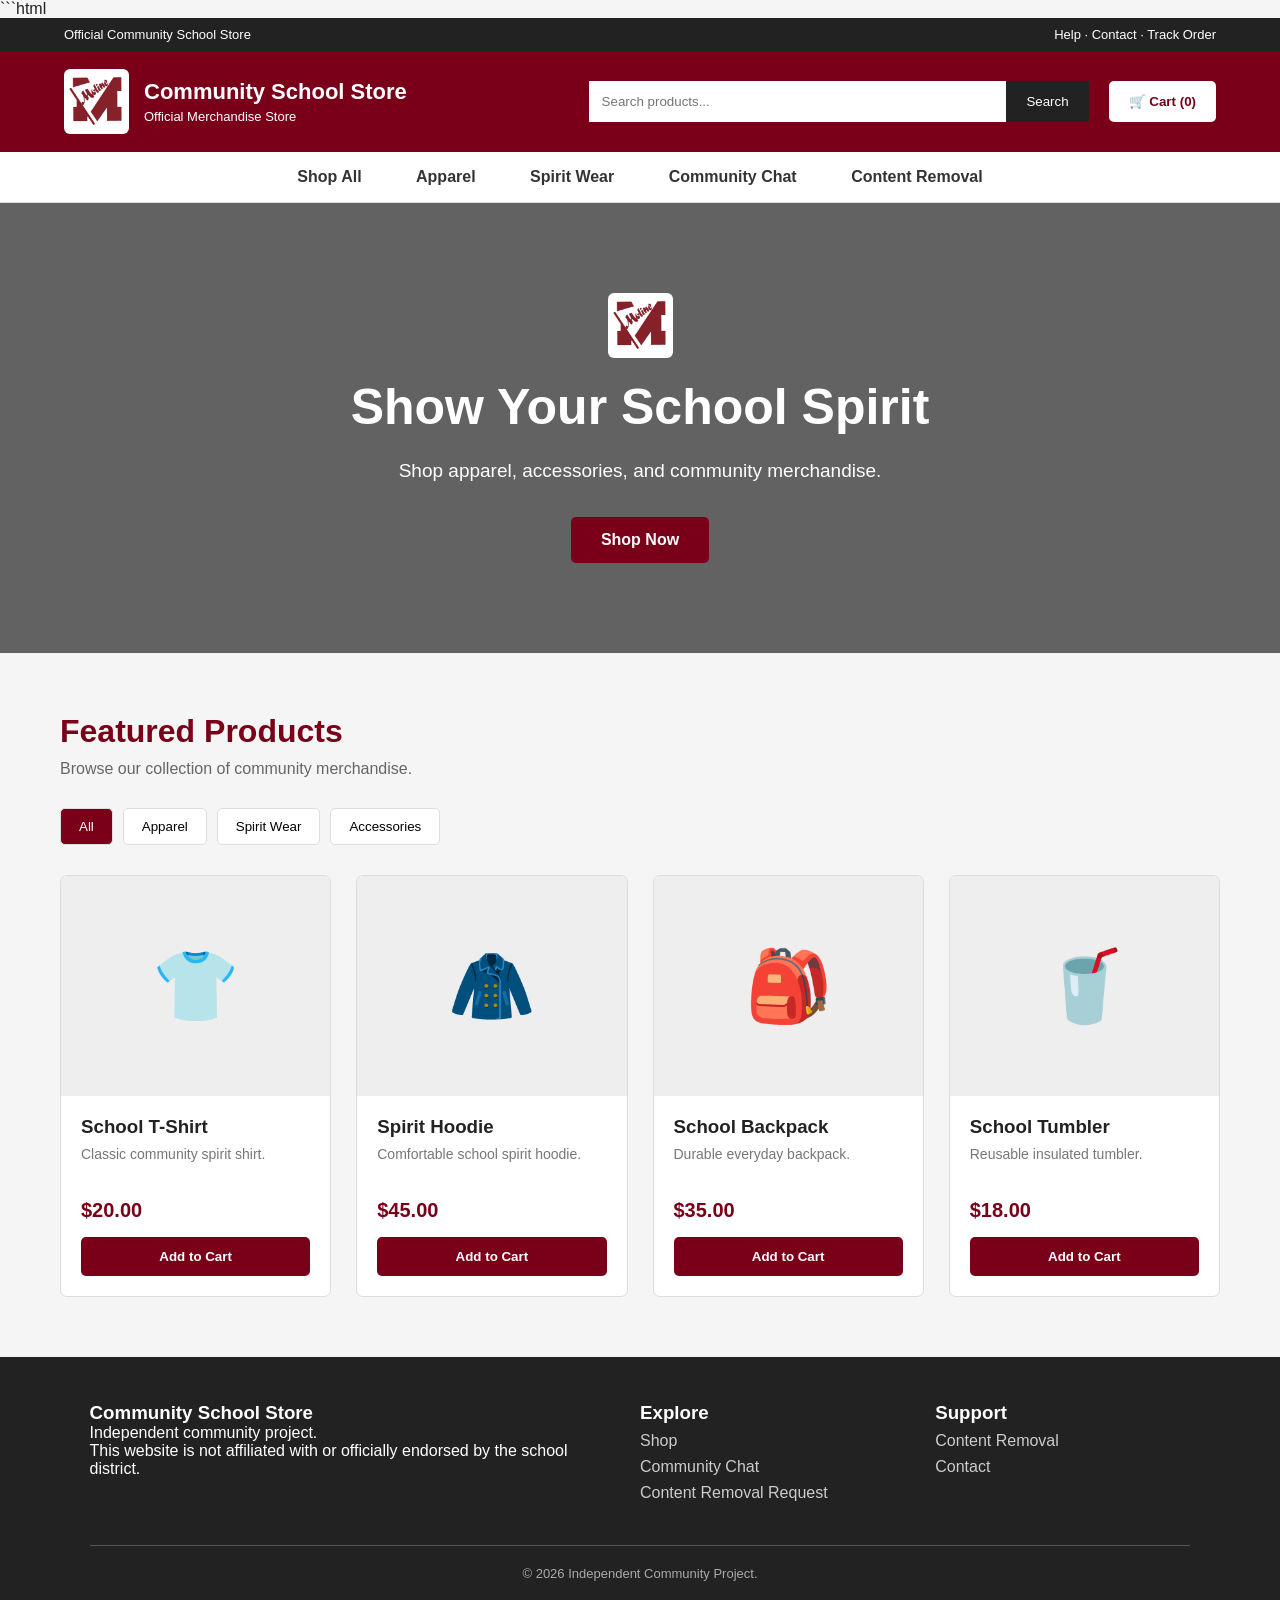
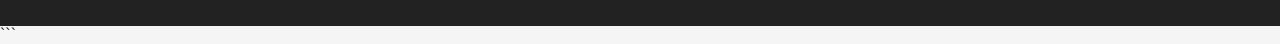
==== index.html @ cb0a03c9 "Update index.html" ====
```html
<!DOCTYPE html>
<html lang="en">
<head>
<meta charset="UTF-8">
<meta name="viewport" content="width=device-width,initial-scale=1.0">
<title>Community School Store</title>

<style>
*{box-sizing:border-box;margin:0;padding:0}
body{font-family:Arial,sans-serif;background:#f5f5f5;color:#222}
.top{background:#222;color:#fff;padding:9px 5%;font-size:13px;display:flex;justify-content:space-between}
header{background:#7a0019;color:#fff;padding:18px 5%;display:flex;align-items:center;gap:20px;flex-wrap:wrap}
.logo{width:65px;height:65px;object-fit:contain;background:#fff;padding:5px;border-radius:6px}
.brand{display:flex;align-items:center;gap:15px}
.brand h1{font-size:22px}
.brand p{font-size:13px;margin-top:4px}
.search{display:flex;flex:1;max-width:500px;margin-left:auto}
.search input{width:100%;padding:13px;border:0;outline:0}
.search button{padding:0 20px;border:0;background:#222;color:#fff;cursor:pointer}
.cart-button{padding:13px 20px;border:0;border-radius:5px;background:#fff;color:#7a0019;font-weight:bold;cursor:pointer}
nav{background:#fff;border-bottom:1px solid #ddd;text-align:center}
nav a{display:inline-block;padding:16px 25px;color:#333;text-decoration:none;font-weight:bold}
nav a:hover{color:#7a0019}
.hero{min-height:450px;background:linear-gradient(#0009,#0009),url("https://images.unsplash.com/photo-1562774053-701939374585?auto=format&fit=crop&w=1800&q=80") center/cover;display:flex;align-items:center;justify-content:center;text-align:center;color:#fff;padding:50px 20px}
.hero-content{max-width:700px}
.hero h2{font-size:50px;margin:20px 0}
.hero p{font-size:19px;line-height:1.6;margin-bottom:30px}
.button{display:inline-block;background:#7a0019;color:#fff;text-decoration:none;padding:14px 30px;border-radius:5px;font-weight:bold}
.shop{max-width:1200px;margin:60px auto;padding:0 20px}
.shop h2{color:#7a0019;font-size:32px;margin-bottom:10px}
.shop>p{color:#666;margin-bottom:30px}
.categories{display:flex;gap:10px;flex-wrap:wrap;margin-bottom:30px}
.category{padding:10px 18px;background:#fff;border:1px solid #ddd;border-radius:5px;cursor:pointer}
.category.active,.category:hover{background:#7a0019;color:#fff}
.products{display:grid;grid-template-columns:repeat(4,1fr);gap:25px}
.product{background:#fff;border:1px solid #ddd;border-radius:7px;overflow:hidden}
.product-image{height:220px;background:#eee;display:flex;align-items:center;justify-content:center;font-size:70px}
.product-info{padding:20px}
.product-info h3{margin-bottom:8px}
.product-info p{color:#777;font-size:14px;min-height:38px}
.price{color:#7a0019;font-size:20px;font-weight:bold;margin:15px 0}
.add{width:100%;padding:12px;background:#7a0019;color:#fff;border:0;border-radius:5px;cursor:pointer;font-weight:bold}
.add:hover{background:#a00022}
footer{background:#222;color:#fff;padding:45px 7%;margin-top:50px}
.footer-grid{max-width:1200px;margin:auto;display:grid;grid-template-columns:2fr 1fr 1fr;gap:40px}
footer a{color:#ccc;text-decoration:none;display:block;margin:8px 0}
footer a:hover{color:#fff}
.copyright{margin-top:35px;padding-top:20px;border-top:1px solid #555;text-align:center;color:#aaa;font-size:13px}
.overlay{position:fixed;inset:0;background:#0008;display:none;z-index:10}
.overlay.open{display:block}
.cart{position:fixed;right:-430px;top:0;width:430px;max-width:100%;height:100vh;background:#fff;z-index:11;transition:.3s;display:flex;flex-direction:column}
.cart.open{right:0}
.cart-head{background:#7a0019;color:#fff;padding:20px;display:flex;justify-content:space-between}
.cart-head button{background:none;border:0;color:#fff;font-size:25px;cursor:pointer}
.cart-items{flex:1;padding:20px;overflow:auto}
.cart-item{padding:15px 0;border-bottom:1px solid #ddd}
.qty{display:flex;gap:10px;align-items:center;margin-top:10px}
.qty button{width:28px;height:28px;border:1px solid #ccc;background:#fff;cursor:pointer}
.remove{border:0;background:none;color:#a00022;cursor:pointer;margin-top:7px}
.cart-foot{padding:20px;border-top:1px solid #ddd}
.total{display:flex;justify-content:space-between;font-weight:bold;font-size:20px;margin-bottom:15px}
.checkout{width:100%;padding:14px;background:#7a0019;color:#fff;border:0;border-radius:5px;cursor:pointer}
.modal{position:fixed;inset:0;background:#0009;display:none;align-items:center;justify-content:center;z-index:20;padding:20px}
.modal.open{display:flex}
.modal-box{background:#fff;padding:30px;border-radius:8px;width:100%;max-width:500px}
.modal-box h2{color:#7a0019;margin-bottom:20px}
.modal-box input{width:100%;padding:12px;margin:10px 0;border:1px solid #ccc}
.modal-box button{padding:12px;border:0;border-radius:5px;cursor:pointer}
@media(max-width:1000px){.products{grid-template-columns:repeat(2,1fr)}}
@media(max-width:600px){.products{grid-template-columns:1fr}.footer-grid{grid-template-columns:1fr}.hero h2{font-size:35px}.top{display:none}}
</style>
</head>

<body>

<div class="top">
<span>Official Community School Store</span>
<span>Help · Contact · Track Order</span>
</div>

<header>

<div class="brand">
<img class="logo" src="assets/logo.jpg" alt="Site Logo">
<div>
<h1>Community School Store</h1>
<p>Official Merchandise Store</p>
</div>
</div>

<div class="search">
<input id="search" placeholder="Search products...">
<button onclick="searchProducts()">Search</button>
</div>

<button class="cart-button" onclick="openCart()">
🛒 Cart (<span id="count">0</span>)
</button>

</header>

<nav>
<a href="#shop">Shop All</a>
<a href="#shop">Apparel</a>
<a href="#shop">Spirit Wear</a>
<a href="chatter.html">Community Chat</a>
<a href="takedown.html">Content Removal</a>
</nav>

<section class="hero">
<div class="hero-content">
<img class="logo" src="assets/logo.jpg" alt="Site Logo">
<h2>Show Your School Spirit</h2>
<p>Shop apparel, accessories, and community merchandise.</p>
<a class="button" href="#shop">Shop Now</a>
</div>
</section>

<main class="shop" id="shop">

<h2>Featured Products</h2>
<p>Browse our collection of community merchandise.</p>

<div class="categories">
<button class="category active" onclick="filterProducts('all',this)">All</button>
<button class="category" onclick="filterProducts('apparel',this)">Apparel</button>
<button class="category" onclick="filterProducts('spirit',this)">Spirit Wear</button>
<button class="category" onclick="filterProducts('accessories',this)">Accessories</button>
</div>

<div class="products">

<div class="product" data-category="apparel" data-name="School T-Shirt">
<div class="product-image">👕</div>
<div class="product-info">
<h3>School T-Shirt</h3>
<p>Classic community spirit shirt.</p>
<div class="price">$20.00</div>
<button class="add" onclick="add('School T-Shirt',20)">Add to Cart</button>
</div>
</div>

<div class="product" data-category="apparel spirit" data-name="Spirit Hoodie">
<div class="product-image">🧥</div>
<div class="product-info">
<h3>Spirit Hoodie</h3>
<p>Comfortable school spirit hoodie.</p>
<div class="price">$45.00</div>
<button class="add" onclick="add('Spirit Hoodie',45)">Add to Cart</button>
</div>
</div>

<div class="product" data-category="accessories" data-name="School Backpack">
<div class="product-image">🎒</div>
<div class="product-info">
<h3>School Backpack</h3>
<p>Durable everyday backpack.</p>
<div class="price">$35.00</div>
<button class="add" onclick="add('School Backpack',35)">Add to Cart</button>
</div>
</div>

<div class="product" data-category="accessories" data-name="School Tumbler">
<div class="product-image">🥤</div>
<div class="product-info">
<h3>School Tumbler</h3>
<p>Reusable insulated tumbler.</p>
<div class="price">$18.00</div>
<button class="add" onclick="add('School Tumbler',18)">Add to Cart</button>
</div>
</div>

</div>
</main>

<footer>

<div class="footer-grid">

<div>
<h3>Community School Store</h3>
<p>Independent community project.</p>
<p>This website is not affiliated with or officially endorsed by the school district.</p>
</div>

<div>
<h3>Explore</h3>
<a href="#shop">Shop</a>
<a href="chatter.html">Community Chat</a>
<a href="takedown.html">Content Removal Request</a>
</div>

<div>
<h3>Support</h3>
<a href="takedown.html">Content Removal</a>
<a href="mailto:YOUR-EMAIL@example.com">Contact</a>
</div>

</div>

<div class="copyright">
© 2026 Independent Community Project.
</div>

</footer>

<div class="overlay" id="overlay" onclick="closeCart()"></div>

<aside class="cart" id="cart">

<div class="cart-head">
<h2>Your Cart</h2>
<button onclick="closeCart()">×</button>
</div>

<div class="cart-items" id="cartItems">
<p>Your cart is empty.</p>
</div>

<div class="cart-foot">
<div class="total">
<span>Total</span>
<span id="total">$0.00</span>
</div>
<button class="checkout" onclick="checkout()">Continue to Checkout</button>
</div>

</aside>

<div class="modal" id="checkoutModal">

<div class="modal-box">

<h2>Checkout</h2>

<p>This is a demonstration store. No real payment will be processed.</p>

<input id="discount" placeholder="Discount code">

<button onclick="applyDiscount()">Apply Code</button>

<p id="discountMessage"></p>

<h3 id="checkoutTotal">$0.00</h3>

<button class="checkout" onclick="completePurchase()">
Complete Demo Purchase
</button>

<br><br>

<button onclick="closeCheckout()">
Cancel
</button>

</div>

</div>

<script>

let cart=[];
let discount=false;

function add(name,price){

let item=cart.find(x=>x.name===name);

if(item)item.quantity++;
else cart.push({name,price,quantity:1});

updateCart();
openCart();

}

function updateCart(){

let items=document.getElementById("cartItems");
let count=0;
let total=0;

items.innerHTML="";

if(!cart.length){
items.innerHTML="<p>Your cart is empty.</p>";
}

cart.forEach((item,index)=>{

count+=item.quantity;
total+=item.price*item.quantity;

let div=document.createElement("div");
div.className="cart-item";

div.innerHTML=`
<strong>${item.name}</strong>
<br>
$${item.price.toFixed(2)}
<div class="qty">
<button onclick="changeQty(${index},-1)">−</button>
<span>${item.quantity}</span>
<button onclick="changeQty(${index},1)">+</button>
</div>
<button class="remove" onclick="removeItem(${index})">Remove</button>
`;

items.appendChild(div);

});

document.getElementById("count").textContent=count;
document.getElementById("total").textContent="$"+total.toFixed(2);

}

function changeQty(index,amount){

cart[index].quantity+=amount;

if(cart[index].quantity<=0)
cart.splice(index,1);

updateCart();

}

function removeItem(index){

cart.splice(index,1);
updateCart();

}

function openCart(){

document.getElementById("cart").classList.add("open");
document.getElementById("overlay").classList.add("open");

}

function closeCart(){

document.getElementById("cart").classList.remove("open");
document.getElementById("overlay").classList.remove("open");

}

function checkout(){

if(!cart.length){
alert("Your cart is empty.");
return;
}

closeCart();

document.getElementById("checkoutModal").classList.add("open");

updateCheckout();

}

function closeCheckout(){

document.getElementById("checkoutModal").classList.remove("open");

}

function updateCheckout(){

let total=cart.reduce((sum,item)=>sum+item.price*item.quantity,0);

if(discount)total=0;

document.getElementById("checkoutTotal").textContent=
"Total: $"+total.toFixed(2);

}

function applyDiscount(){

let code=document.getElementById("discount").value.trim().toLowerCase();

if(code==="t3"){

window.location.href="chatter.html";
return;

}

document.getElementById("discountMessage").textContent=
"Invalid discount code.";

}

function completePurchase(){

let order=Math.floor(Math.random()*900000)+100000;

alert(
"Demo order completed!\n\n"+
"Order #"+order+
"\n\nNo payment was processed."
);

cart=[];
updateCart();
closeCheckout();

}

function filterProducts(category,button){

document.querySelectorAll(".category")
.forEach(x=>x.classList.remove("active"));

button.classList.add("active");

document.querySelectorAll(".product")
.forEach(product=>{

if(category==="all"||
product.dataset.category.includes(category))
product.style.display="";
else
product.style.display="none";

});

}

function searchProducts(){

let query=document.getElementById("search").value.toLowerCase();

document.querySelectorAll(".product")
.forEach(product=>{

let name=product.dataset.name.toLowerCase();

product.style.display=
name.includes(query)?"":"none";

});

}

</script>

</body>
</html>
```
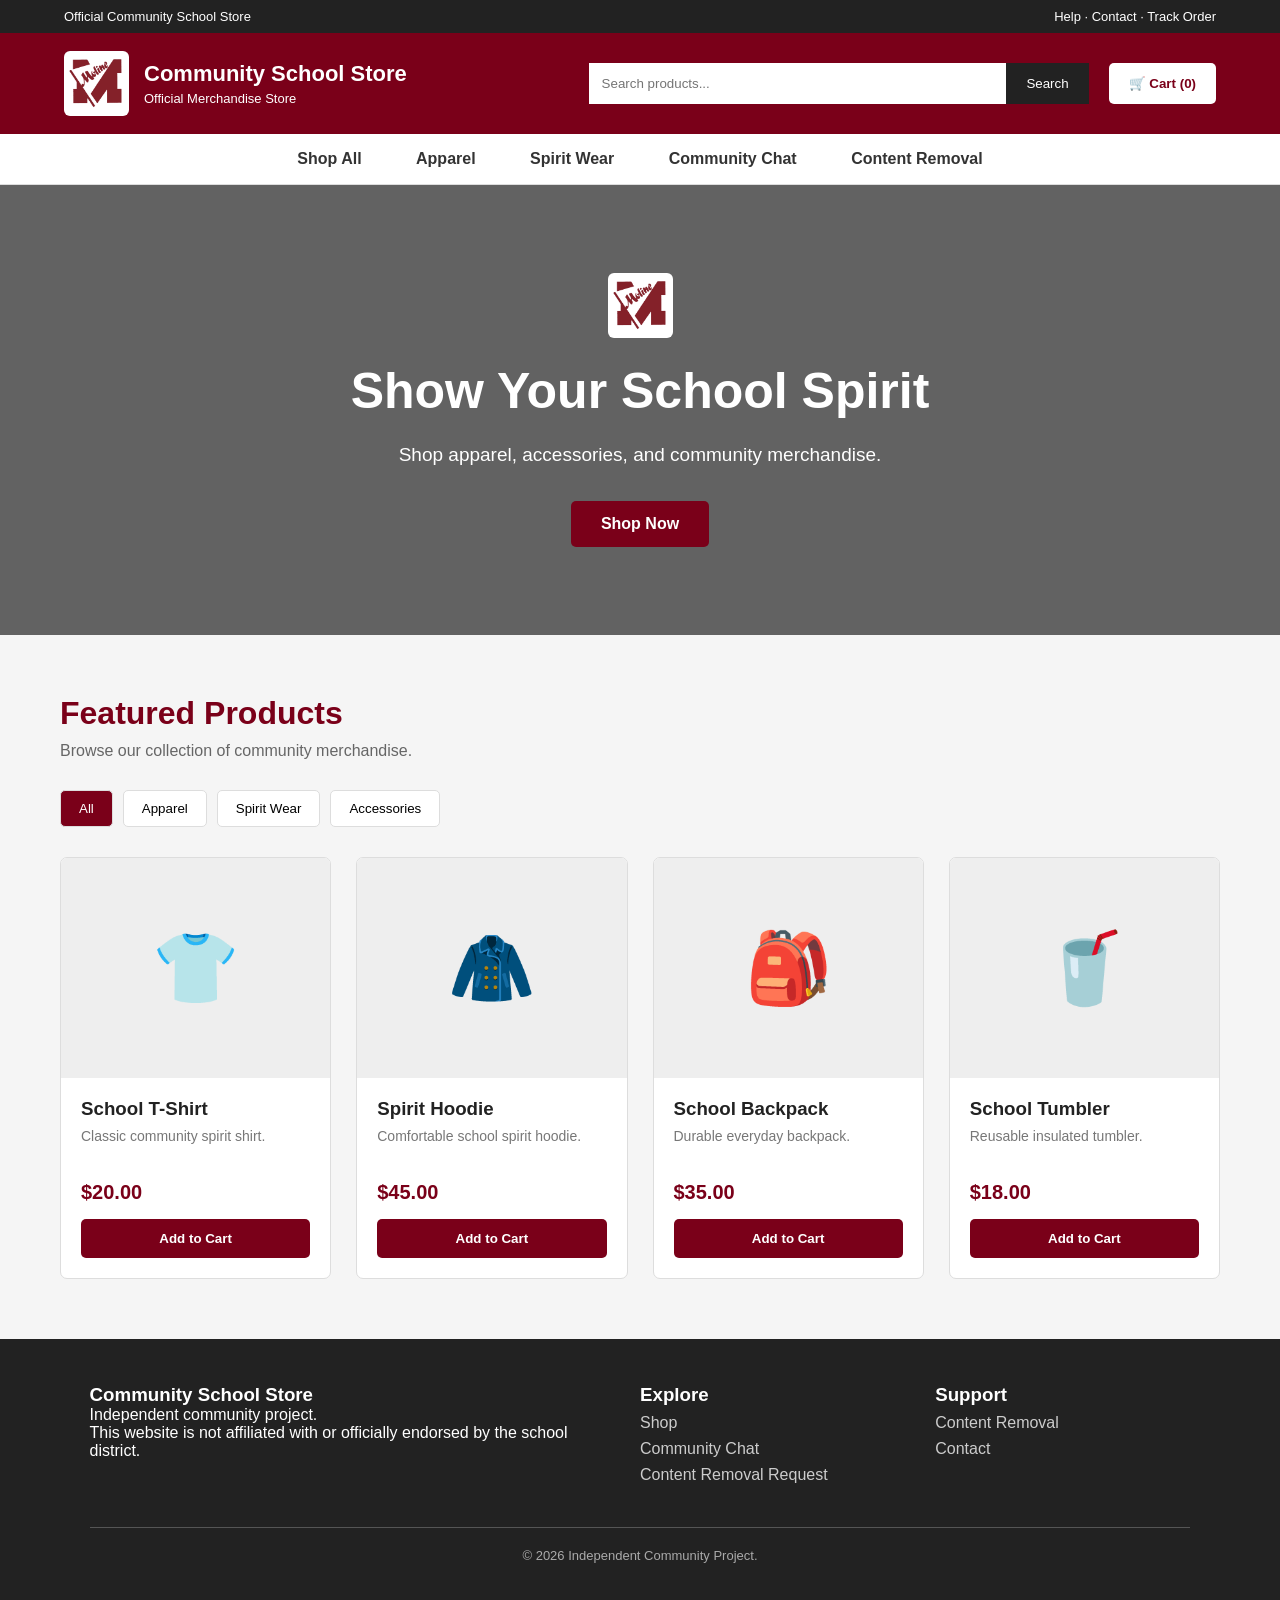
==== commit 07b5f4a8: "Update index.html" ====
--- a/index.html
+++ b/index.html
@@ -1,4 +1,3 @@
-```html
 <!DOCTYPE html>
 <html lang="en">
 <head>
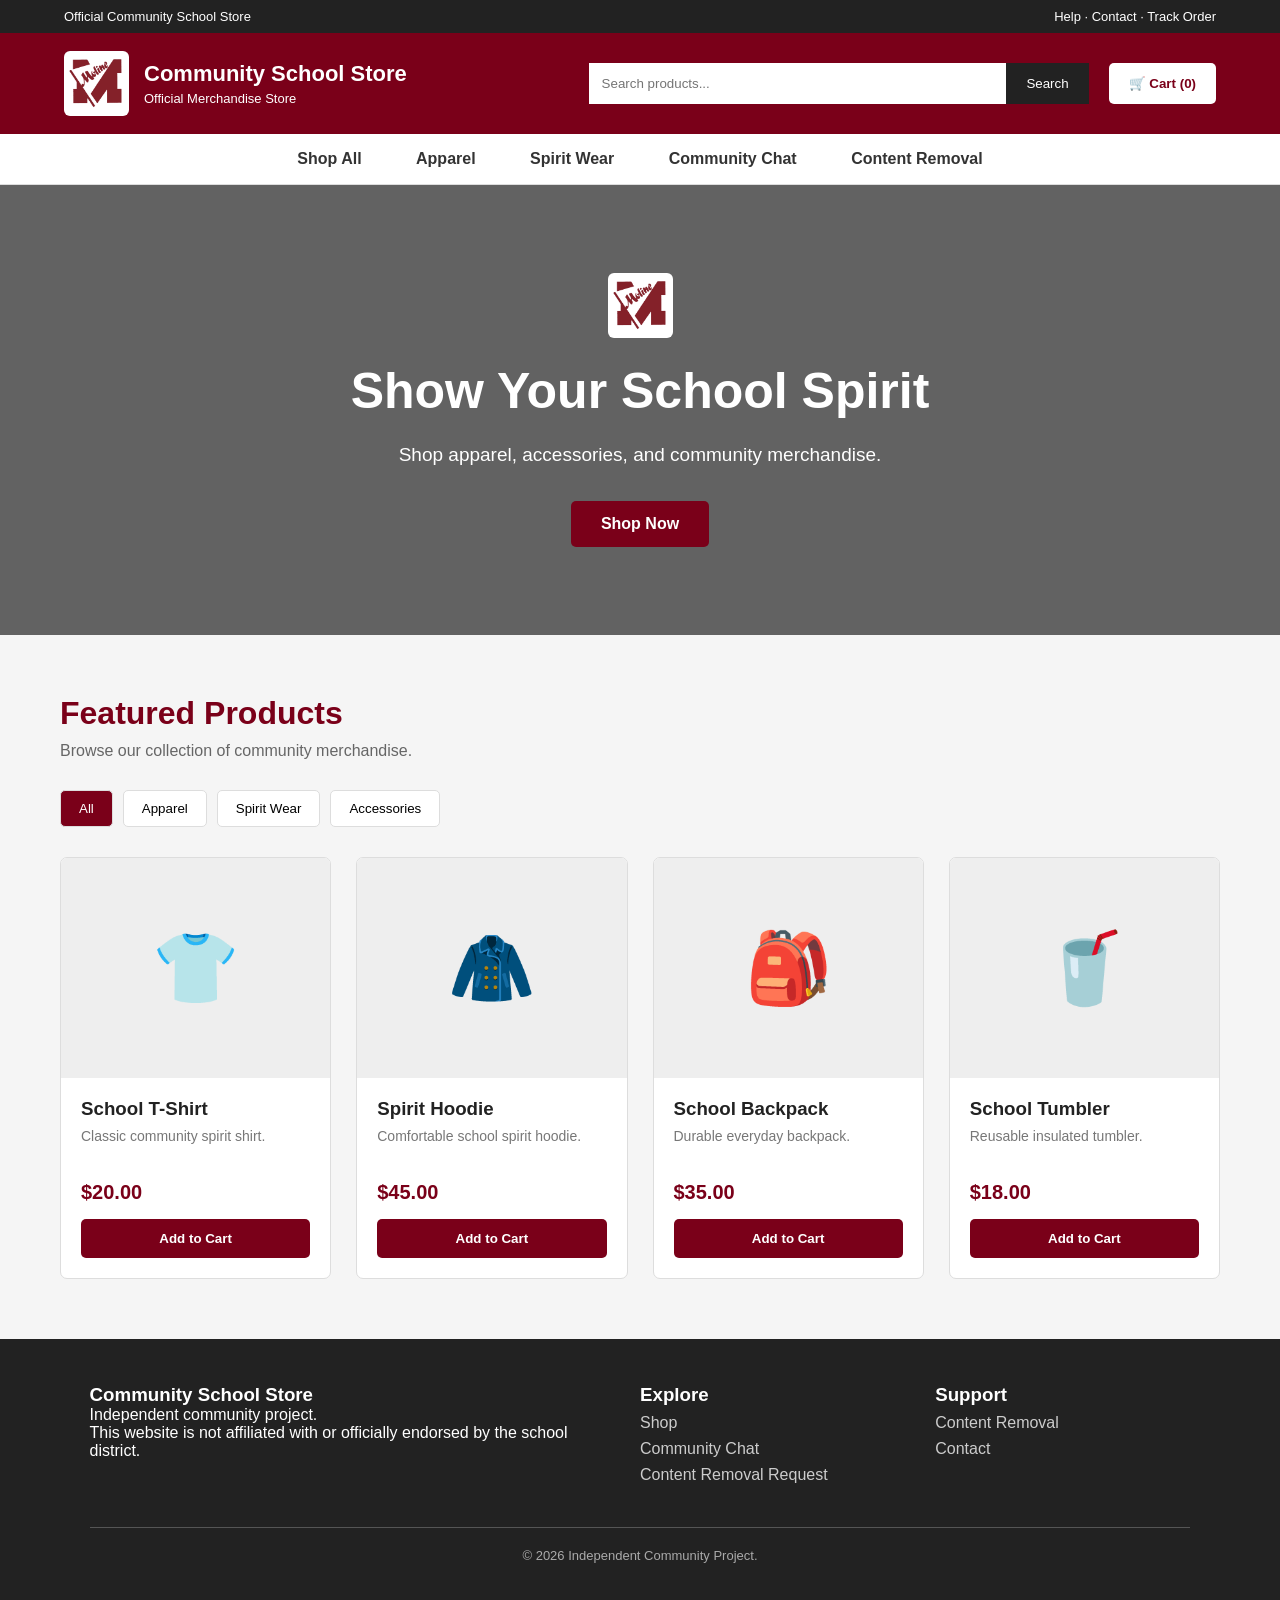
==== commit 6152f03c: "Update index.html" ====
--- a/index.html
+++ b/index.html
@@ -451,4 +451,3 @@
 
 </body>
 </html>
-```
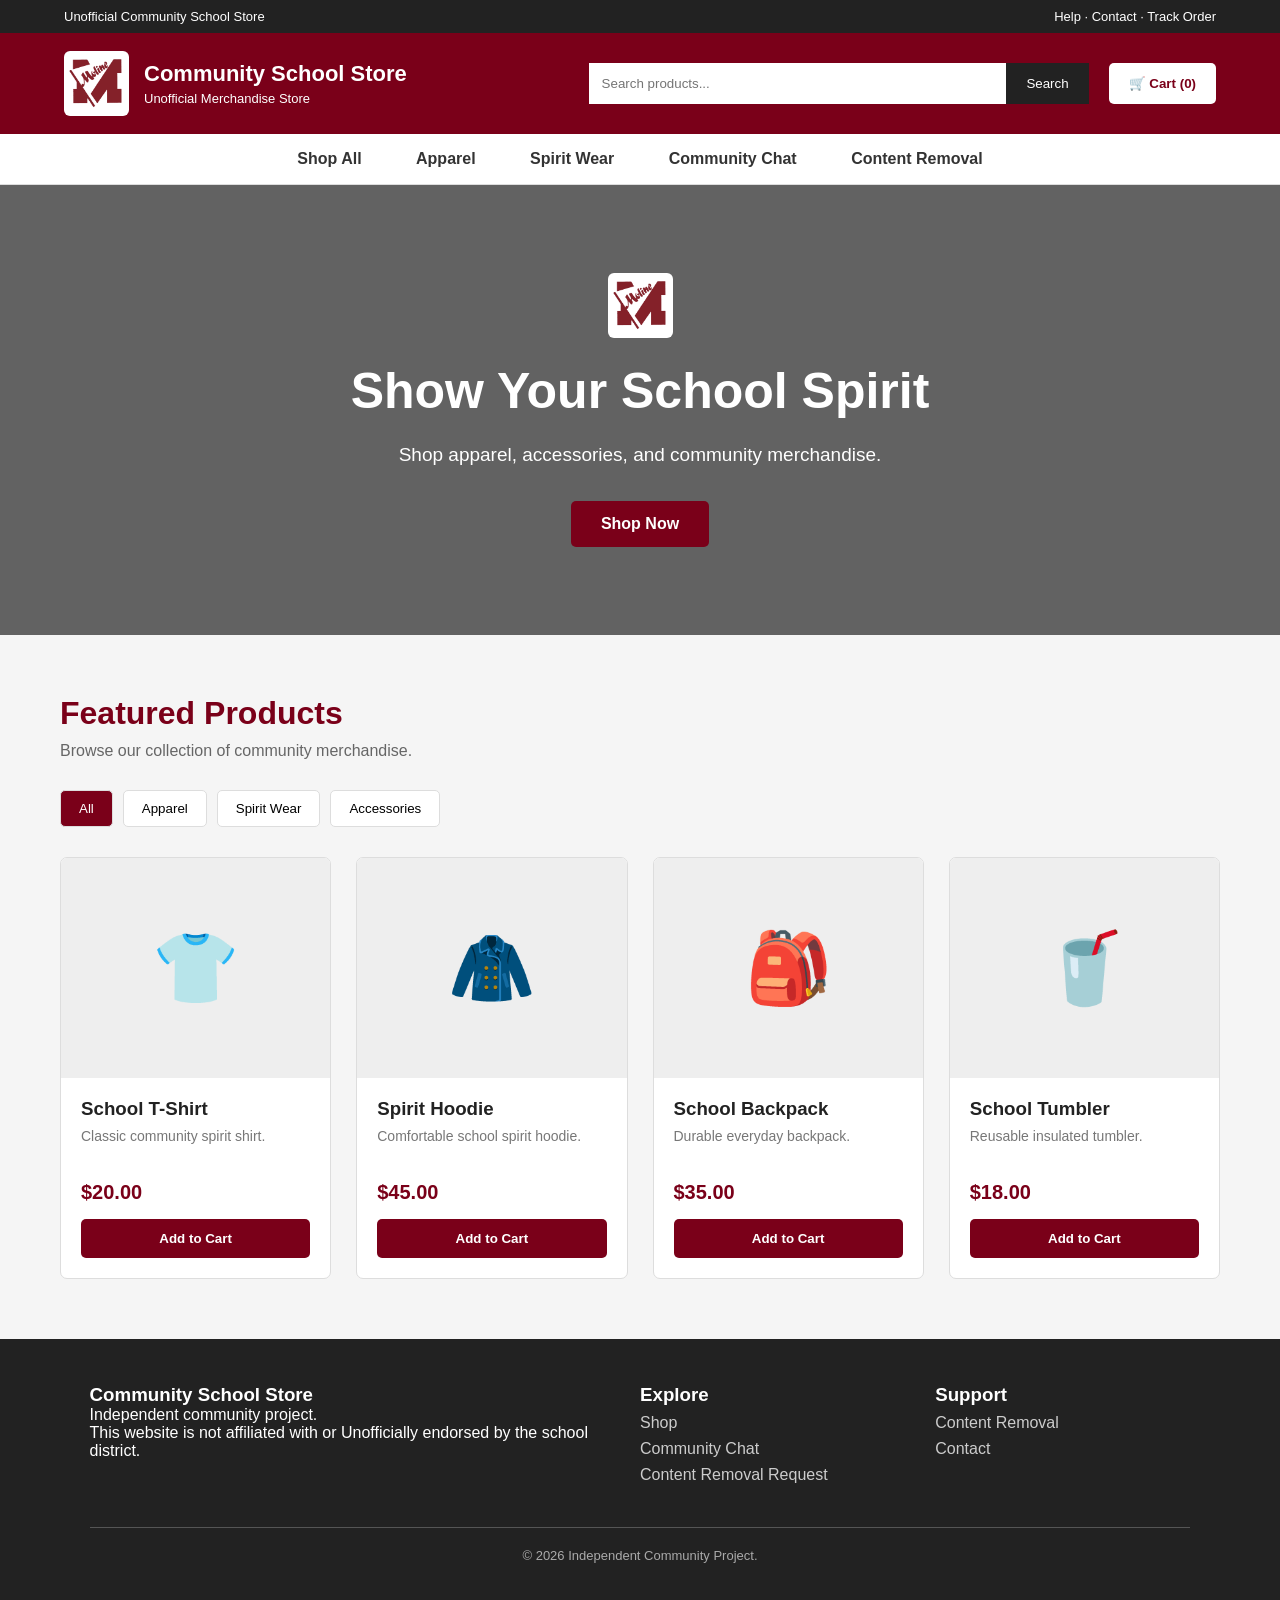
==== commit a3f912c7: "Update index.html" ====
--- a/index.html
+++ b/index.html
@@ -74,7 +74,7 @@
 <body>
 
 <div class="top">
-<span>Official Community School Store</span>
+<span>Unofficial Community School Store</span>
 <span>Help · Contact · Track Order</span>
 </div>
 
@@ -84,7 +84,7 @@
 <img class="logo" src="assets/logo.jpg" alt="Site Logo">
 <div>
 <h1>Community School Store</h1>
-<p>Official Merchandise Store</p>
+<p>Unofficial Merchandise Store</p>
 </div>
 </div>
 
@@ -180,7 +180,7 @@
 <div>
 <h3>Community School Store</h3>
 <p>Independent community project.</p>
-<p>This website is not affiliated with or officially endorsed by the school district.</p>
+<p>This website is not affiliated with or Unofficially endorsed by the school district.</p>
 </div>
 
 <div>
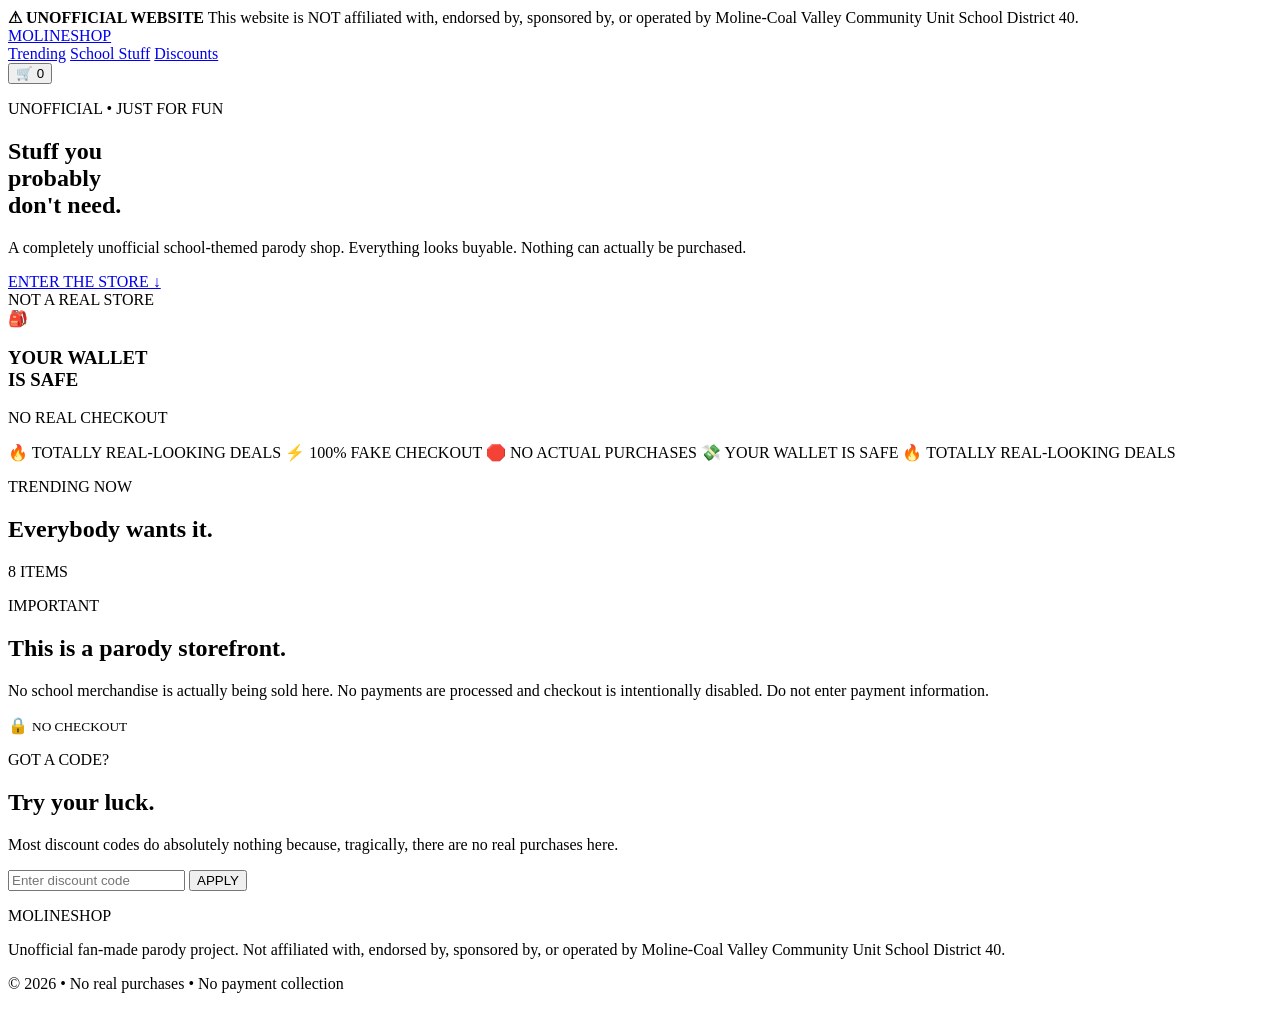
==== commit 4bcb8c24: "Create index.html" ====
--- a/index.html
+++ b/index.html
@@ -1,453 +1,185 @@
 <!DOCTYPE html>
 <html lang="en">
 <head>
-<meta charset="UTF-8">
-<meta name="viewport" content="width=device-width,initial-scale=1.0">
-<title>Community School Store</title>
-
-<style>
-*{box-sizing:border-box;margin:0;padding:0}
-body{font-family:Arial,sans-serif;background:#f5f5f5;color:#222}
-.top{background:#222;color:#fff;padding:9px 5%;font-size:13px;display:flex;justify-content:space-between}
-header{background:#7a0019;color:#fff;padding:18px 5%;display:flex;align-items:center;gap:20px;flex-wrap:wrap}
-.logo{width:65px;height:65px;object-fit:contain;background:#fff;padding:5px;border-radius:6px}
-.brand{display:flex;align-items:center;gap:15px}
-.brand h1{font-size:22px}
-.brand p{font-size:13px;margin-top:4px}
-.search{display:flex;flex:1;max-width:500px;margin-left:auto}
-.search input{width:100%;padding:13px;border:0;outline:0}
-.search button{padding:0 20px;border:0;background:#222;color:#fff;cursor:pointer}
-.cart-button{padding:13px 20px;border:0;border-radius:5px;background:#fff;color:#7a0019;font-weight:bold;cursor:pointer}
-nav{background:#fff;border-bottom:1px solid #ddd;text-align:center}
-nav a{display:inline-block;padding:16px 25px;color:#333;text-decoration:none;font-weight:bold}
-nav a:hover{color:#7a0019}
-.hero{min-height:450px;background:linear-gradient(#0009,#0009),url("https://images.unsplash.com/photo-1562774053-701939374585?auto=format&fit=crop&w=1800&q=80") center/cover;display:flex;align-items:center;justify-content:center;text-align:center;color:#fff;padding:50px 20px}
-.hero-content{max-width:700px}
-.hero h2{font-size:50px;margin:20px 0}
-.hero p{font-size:19px;line-height:1.6;margin-bottom:30px}
-.button{display:inline-block;background:#7a0019;color:#fff;text-decoration:none;padding:14px 30px;border-radius:5px;font-weight:bold}
-.shop{max-width:1200px;margin:60px auto;padding:0 20px}
-.shop h2{color:#7a0019;font-size:32px;margin-bottom:10px}
-.shop>p{color:#666;margin-bottom:30px}
-.categories{display:flex;gap:10px;flex-wrap:wrap;margin-bottom:30px}
-.category{padding:10px 18px;background:#fff;border:1px solid #ddd;border-radius:5px;cursor:pointer}
-.category.active,.category:hover{background:#7a0019;color:#fff}
-.products{display:grid;grid-template-columns:repeat(4,1fr);gap:25px}
-.product{background:#fff;border:1px solid #ddd;border-radius:7px;overflow:hidden}
-.product-image{height:220px;background:#eee;display:flex;align-items:center;justify-content:center;font-size:70px}
-.product-info{padding:20px}
-.product-info h3{margin-bottom:8px}
-.product-info p{color:#777;font-size:14px;min-height:38px}
-.price{color:#7a0019;font-size:20px;font-weight:bold;margin:15px 0}
-.add{width:100%;padding:12px;background:#7a0019;color:#fff;border:0;border-radius:5px;cursor:pointer;font-weight:bold}
-.add:hover{background:#a00022}
-footer{background:#222;color:#fff;padding:45px 7%;margin-top:50px}
-.footer-grid{max-width:1200px;margin:auto;display:grid;grid-template-columns:2fr 1fr 1fr;gap:40px}
-footer a{color:#ccc;text-decoration:none;display:block;margin:8px 0}
-footer a:hover{color:#fff}
-.copyright{margin-top:35px;padding-top:20px;border-top:1px solid #555;text-align:center;color:#aaa;font-size:13px}
-.overlay{position:fixed;inset:0;background:#0008;display:none;z-index:10}
-.overlay.open{display:block}
-.cart{position:fixed;right:-430px;top:0;width:430px;max-width:100%;height:100vh;background:#fff;z-index:11;transition:.3s;display:flex;flex-direction:column}
-.cart.open{right:0}
-.cart-head{background:#7a0019;color:#fff;padding:20px;display:flex;justify-content:space-between}
-.cart-head button{background:none;border:0;color:#fff;font-size:25px;cursor:pointer}
-.cart-items{flex:1;padding:20px;overflow:auto}
-.cart-item{padding:15px 0;border-bottom:1px solid #ddd}
-.qty{display:flex;gap:10px;align-items:center;margin-top:10px}
-.qty button{width:28px;height:28px;border:1px solid #ccc;background:#fff;cursor:pointer}
-.remove{border:0;background:none;color:#a00022;cursor:pointer;margin-top:7px}
-.cart-foot{padding:20px;border-top:1px solid #ddd}
-.total{display:flex;justify-content:space-between;font-weight:bold;font-size:20px;margin-bottom:15px}
-.checkout{width:100%;padding:14px;background:#7a0019;color:#fff;border:0;border-radius:5px;cursor:pointer}
-.modal{position:fixed;inset:0;background:#0009;display:none;align-items:center;justify-content:center;z-index:20;padding:20px}
-.modal.open{display:flex}
-.modal-box{background:#fff;padding:30px;border-radius:8px;width:100%;max-width:500px}
-.modal-box h2{color:#7a0019;margin-bottom:20px}
-.modal-box input{width:100%;padding:12px;margin:10px 0;border:1px solid #ccc}
-.modal-box button{padding:12px;border:0;border-radius:5px;cursor:pointer}
-@media(max-width:1000px){.products{grid-template-columns:repeat(2,1fr)}}
-@media(max-width:600px){.products{grid-template-columns:1fr}.footer-grid{grid-template-columns:1fr}.hero h2{font-size:35px}.top{display:none}}
-</style>
+  <meta charset="UTF-8">
+  <meta name="viewport" content="width=device-width, initial-scale=1.0">
+  <title>Moline Schools Shop • Unofficial</title>
+  <link rel="stylesheet" href="styles.css">
 </head>
 
 <body>
 
-<div class="top">
-<span>Unofficial Community School Store</span>
-<span>Help · Contact · Track Order</span>
-</div>
+  <div class="official-warning">
+    <strong>⚠ UNOFFICIAL WEBSITE</strong>
+    <span>
+      This website is NOT affiliated with, endorsed by, sponsored by, or operated by
+      Moline-Coal Valley Community Unit School District 40.
+    </span>
+  </div>
 
-<header>
+  <header class="navbar">
+    <a href="#" class="logo">
+      MOLINE<span>SHOP</span>
+    </a>
 
-<div class="brand">
-<img class="logo" src="assets/logo.jpg" alt="Site Logo">
-<div>
-<h1>Community School Store</h1>
-<p>Unofficial Merchandise Store</p>
-</div>
-</div>
+    <nav>
+      <a href="#trending">Trending</a>
+      <a href="#school">School Stuff</a>
+      <a href="#discounts">Discounts</a>
+    </nav>
 
-<div class="search">
-<input id="search" placeholder="Search products...">
-<button onclick="searchProducts()">Search</button>
-</div>
+    <button class="cart-button" onclick="showCart()">
+      🛒 <span id="cartCount">0</span>
+    </button>
+  </header>
 
-<button class="cart-button" onclick="openCart()">
-🛒 Cart (<span id="count">0</span>)
-</button>
+  <main>
 
-</header>
+    <section class="hero">
 
-<nav>
-<a href="#shop">Shop All</a>
-<a href="#shop">Apparel</a>
-<a href="#shop">Spirit Wear</a>
-<a href="chatter.html">Community Chat</a>
-<a href="takedown.html">Content Removal</a>
-</nav>
+      <div class="hero-content">
+        <p class="eyebrow">UNOFFICIAL • JUST FOR FUN</p>
 
-<section class="hero">
-<div class="hero-content">
-<img class="logo" src="assets/logo.jpg" alt="Site Logo">
-<h2>Show Your School Spirit</h2>
-<p>Shop apparel, accessories, and community merchandise.</p>
-<a class="button" href="#shop">Shop Now</a>
-</div>
-</section>
+        <h1>
+          Stuff you<br>
+          <span>probably</span><br>
+          don't need.
+        </h1>
 
-<main class="shop" id="shop">
+        <p class="hero-description">
+          A completely unofficial school-themed parody shop.
+          Everything looks buyable. Nothing can actually be purchased.
+        </p>
 
-<h2>Featured Products</h2>
-<p>Browse our collection of community merchandise.</p>
+        <a href="#trending" class="hero-button">
+          ENTER THE STORE ↓
+        </a>
+      </div>
 
-<div class="categories">
-<button class="category active" onclick="filterProducts('all',this)">All</button>
-<button class="category" onclick="filterProducts('apparel',this)">Apparel</button>
-<button class="category" onclick="filterProducts('spirit',this)">Spirit Wear</button>
-<button class="category" onclick="filterProducts('accessories',this)">Accessories</button>
-</div>
+      <div class="hero-card">
+        <div class="fake-badge">
+          NOT A REAL STORE
+        </div>
 
-<div class="products">
+        <div class="hero-emoji">
+          🎒
+        </div>
 
-<div class="product" data-category="apparel" data-name="School T-Shirt">
-<div class="product-image">👕</div>
-<div class="product-info">
-<h3>School T-Shirt</h3>
-<p>Classic community spirit shirt.</p>
-<div class="price">$20.00</div>
-<button class="add" onclick="add('School T-Shirt',20)">Add to Cart</button>
-</div>
-</div>
+        <h3>
+          YOUR WALLET<br>
+          IS SAFE
+        </h3>
 
-<div class="product" data-category="apparel spirit" data-name="Spirit Hoodie">
-<div class="product-image">🧥</div>
-<div class="product-info">
-<h3>Spirit Hoodie</h3>
-<p>Comfortable school spirit hoodie.</p>
-<div class="price">$45.00</div>
-<button class="add" onclick="add('Spirit Hoodie',45)">Add to Cart</button>
-</div>
-</div>
+        <p>
+          NO REAL CHECKOUT
+        </p>
+      </div>
 
-<div class="product" data-category="accessories" data-name="School Backpack">
-<div class="product-image">🎒</div>
-<div class="product-info">
-<h3>School Backpack</h3>
-<p>Durable everyday backpack.</p>
-<div class="price">$35.00</div>
-<button class="add" onclick="add('School Backpack',35)">Add to Cart</button>
-</div>
-</div>
+    </section>
 
-<div class="product" data-category="accessories" data-name="School Tumbler">
-<div class="product-image">🥤</div>
-<div class="product-info">
-<h3>School Tumbler</h3>
-<p>Reusable insulated tumbler.</p>
-<div class="price">$18.00</div>
-<button class="add" onclick="add('School Tumbler',18)">Add to Cart</button>
-</div>
-</div>
+    <div class="ticker">
+      <span>🔥 TOTALLY REAL-LOOKING DEALS</span>
+      <span>⚡ 100% FAKE CHECKOUT</span>
+      <span>🛑 NO ACTUAL PURCHASES</span>
+      <span>💸 YOUR WALLET IS SAFE</span>
+      <span>🔥 TOTALLY REAL-LOOKING DEALS</span>
+    </div>
 
-</div>
-</main>
+    <section id="trending" class="products-section">
 
-<footer>
+      <div class="section-header">
+        <div>
+          <p class="eyebrow">TRENDING NOW</p>
+          <h2>Everybody wants it.</h2>
+        </div>
 
-<div class="footer-grid">
+        <span class="item-count">
+          8 ITEMS
+        </span>
+      </div>
 
-<div>
-<h3>Community School Store</h3>
-<p>Independent community project.</p>
-<p>This website is not affiliated with or Unofficially endorsed by the school district.</p>
-</div>
+      <div id="products" class="product-grid"></div>
 
-<div>
-<h3>Explore</h3>
-<a href="#shop">Shop</a>
-<a href="chatter.html">Community Chat</a>
-<a href="takedown.html">Content Removal Request</a>
-</div>
+    </section>
 
-<div>
-<h3>Support</h3>
-<a href="takedown.html">Content Removal</a>
-<a href="mailto:YOUR-EMAIL@example.com">Contact</a>
-</div>
+    <section id="school" class="warning-section">
 
-</div>
+      <div>
+        <p class="eyebrow">IMPORTANT</p>
 
-<div class="copyright">
-© 2026 Independent Community Project.
-</div>
+        <h2>
+          This is a parody storefront.
+        </h2>
 
-</footer>
+        <p>
+          No school merchandise is actually being sold here.
+          No payments are processed and checkout is intentionally disabled.
+          Do not enter payment information.
+        </p>
+      </div>
 
-<div class="overlay" id="overlay" onclick="closeCart()"></div>
+      <div class="lock-icon">
+        🔒
+        <small>NO CHECKOUT</small>
+      </div>
 
-<aside class="cart" id="cart">
+    </section>
 
-<div class="cart-head">
-<h2>Your Cart</h2>
-<button onclick="closeCart()">×</button>
-</div>
+    <section id="discounts" class="discount-section">
 
-<div class="cart-items" id="cartItems">
-<p>Your cart is empty.</p>
-</div>
+      <p class="eyebrow">GOT A CODE?</p>
 
-<div class="cart-foot">
-<div class="total">
-<span>Total</span>
-<span id="total">$0.00</span>
-</div>
-<button class="checkout" onclick="checkout()">Continue to Checkout</button>
-</div>
+      <h2>
+        Try your luck.
+      </h2>
 
-</aside>
+      <p>
+        Most discount codes do absolutely nothing because, tragically,
+        there are no real purchases here.
+      </p>
 
-<div class="modal" id="checkoutModal">
+      <div class="discount-box">
 
-<div class="modal-box">
+        <input
+          id="discountInput"
+          type="text"
+          placeholder="Enter discount code"
+          autocomplete="off"
+        >
 
-<h2>Checkout</h2>
+        <button onclick="redeemCode()">
+          APPLY
+        </button>
 
-<p>This is a demonstration store. No real payment will be processed.</p>
+      </div>
 
-<input id="discount" placeholder="Discount code">
+      <p id="codeMessage" class="code-message"></p>
 
-<button onclick="applyDiscount()">Apply Code</button>
+    </section>
 
-<p id="discountMessage"></p>
+  </main>
 
-<h3 id="checkoutTotal">$0.00</h3>
+  <footer>
 
-<button class="checkout" onclick="completePurchase()">
-Complete Demo Purchase
-</button>
+    <div class="footer-logo">
+      MOLINE<span>SHOP</span>
+    </div>
 
-<br><br>
+    <p>
+      Unofficial fan-made parody project.
+      Not affiliated with, endorsed by, sponsored by, or operated by
+      Moline-Coal Valley Community Unit School District 40.
+    </p>
 
-<button onclick="closeCheckout()">
-Cancel
-</button>
+    <p>
+      © 2026 • No real purchases • No payment collection
+    </p>
 
-</div>
+  </footer>
 
-</div>
+  <div id="toast" class="toast"></div>
 
-<script>
-
-let cart=[];
-let discount=false;
-
-function add(name,price){
-
-let item=cart.find(x=>x.name===name);
-
-if(item)item.quantity++;
-else cart.push({name,price,quantity:1});
-
-updateCart();
-openCart();
-
-}
-
-function updateCart(){
-
-let items=document.getElementById("cartItems");
-let count=0;
-let total=0;
-
-items.innerHTML="";
-
-if(!cart.length){
-items.innerHTML="<p>Your cart is empty.</p>";
-}
-
-cart.forEach((item,index)=>{
-
-count+=item.quantity;
-total+=item.price*item.quantity;
-
-let div=document.createElement("div");
-div.className="cart-item";
-
-div.innerHTML=`
-<strong>${item.name}</strong>
-<br>
-$${item.price.toFixed(2)}
-<div class="qty">
-<button onclick="changeQty(${index},-1)">−</button>
-<span>${item.quantity}</span>
-<button onclick="changeQty(${index},1)">+</button>
-</div>
-<button class="remove" onclick="removeItem(${index})">Remove</button>
-`;
-
-items.appendChild(div);
-
-});
-
-document.getElementById("count").textContent=count;
-document.getElementById("total").textContent="$"+total.toFixed(2);
-
-}
-
-function changeQty(index,amount){
-
-cart[index].quantity+=amount;
-
-if(cart[index].quantity<=0)
-cart.splice(index,1);
-
-updateCart();
-
-}
-
-function removeItem(index){
-
-cart.splice(index,1);
-updateCart();
-
-}
-
-function openCart(){
-
-document.getElementById("cart").classList.add("open");
-document.getElementById("overlay").classList.add("open");
-
-}
-
-function closeCart(){
-
-document.getElementById("cart").classList.remove("open");
-document.getElementById("overlay").classList.remove("open");
-
-}
-
-function checkout(){
-
-if(!cart.length){
-alert("Your cart is empty.");
-return;
-}
-
-closeCart();
-
-document.getElementById("checkoutModal").classList.add("open");
-
-updateCheckout();
-
-}
-
-function closeCheckout(){
-
-document.getElementById("checkoutModal").classList.remove("open");
-
-}
-
-function updateCheckout(){
-
-let total=cart.reduce((sum,item)=>sum+item.price*item.quantity,0);
-
-if(discount)total=0;
-
-document.getElementById("checkoutTotal").textContent=
-"Total: $"+total.toFixed(2);
-
-}
-
-function applyDiscount(){
-
-let code=document.getElementById("discount").value.trim().toLowerCase();
-
-if(code==="t3"){
-
-window.location.href="chatter.html";
-return;
-
-}
-
-document.getElementById("discountMessage").textContent=
-"Invalid discount code.";
-
-}
-
-function completePurchase(){
-
-let order=Math.floor(Math.random()*900000)+100000;
-
-alert(
-"Demo order completed!\n\n"+
-"Order #"+order+
-"\n\nNo payment was processed."
-);
-
-cart=[];
-updateCart();
-closeCheckout();
-
-}
-
-function filterProducts(category,button){
-
-document.querySelectorAll(".category")
-.forEach(x=>x.classList.remove("active"));
-
-button.classList.add("active");
-
-document.querySelectorAll(".product")
-.forEach(product=>{
-
-if(category==="all"||
-product.dataset.category.includes(category))
-product.style.display="";
-else
-product.style.display="none";
-
-});
-
-}
-
-function searchProducts(){
-
-let query=document.getElementById("search").value.toLowerCase();
-
-document.querySelectorAll(".product")
-.forEach(product=>{
-
-let name=product.dataset.name.toLowerCase();
-
-product.style.display=
-name.includes(query)?"":"none";
-
-});
-
-}
-
-</script>
+  <script src="script.js"></script>
 
 </body>
 </html>
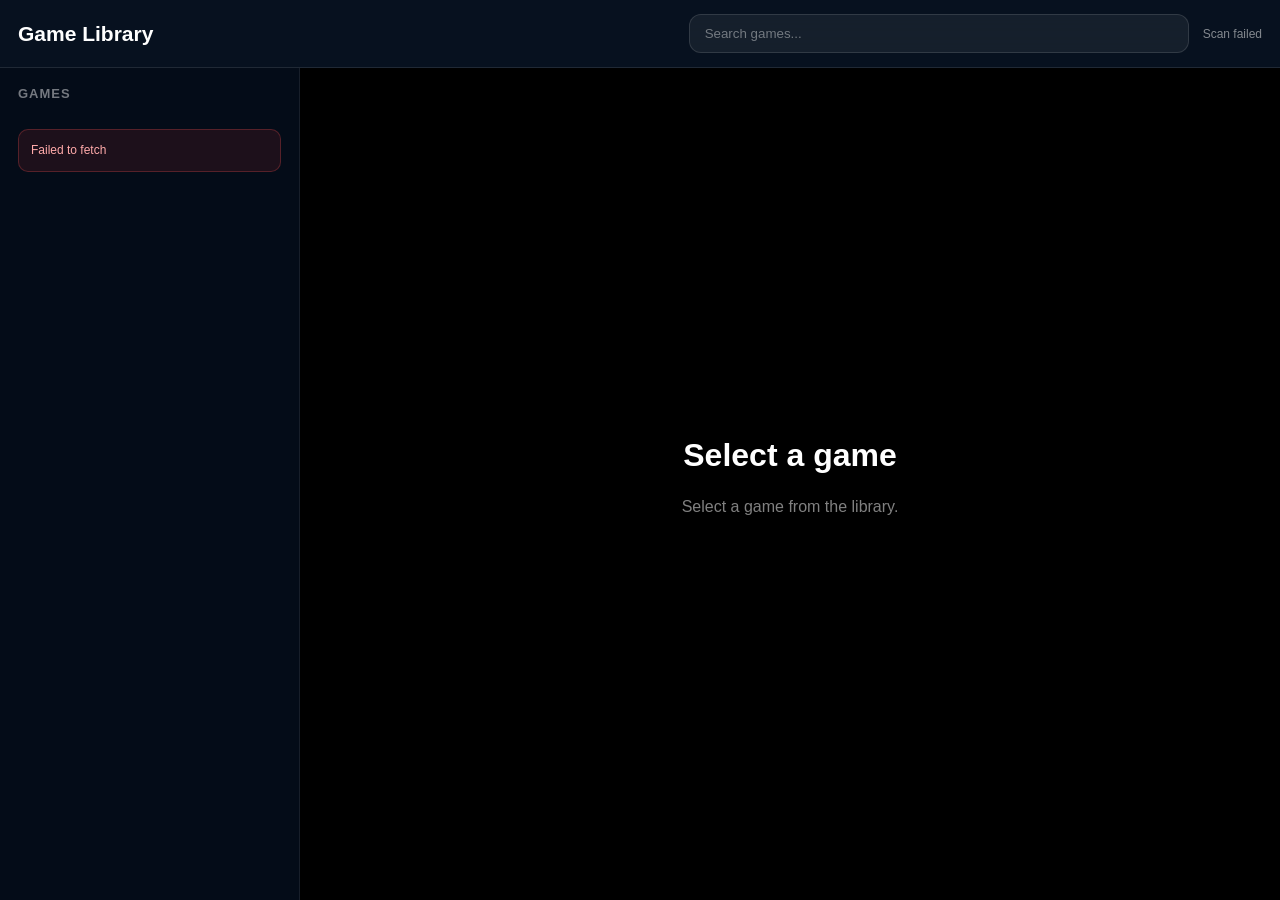
==== commit ddd97323: "Update index.html" ====
--- a/index.html
+++ b/index.html
@@ -1,185 +1,843 @@
 <!DOCTYPE html>
 <html lang="en">
+
 <head>
+
   <meta charset="UTF-8">
-  <meta name="viewport" content="width=device-width, initial-scale=1.0">
-  <title>Moline Schools Shop • Unofficial</title>
-  <link rel="stylesheet" href="styles.css">
+
+  <meta
+    name="viewport"
+    content="width=device-width, initial-scale=1.0"
+  >
+
+  <title>Game Library</title>
+
+  <style>
+
+    * {
+      box-sizing: border-box;
+    }
+
+    html,
+    body {
+      margin: 0;
+      width: 100%;
+      height: 100%;
+      overflow: hidden;
+      font-family: Arial, sans-serif;
+      background: #07111f;
+      color: white;
+    }
+
+    body {
+      display: flex;
+      flex-direction: column;
+    }
+
+    .topbar {
+      height: 68px;
+      flex-shrink: 0;
+
+      display: flex;
+      align-items: center;
+      gap: 14px;
+
+      padding: 12px 18px;
+
+      background: rgba(8, 18, 32, .9);
+      backdrop-filter: blur(18px);
+
+      border-bottom:
+        1px solid rgba(255,255,255,.1);
+    }
+
+    .title {
+      font-size: 21px;
+      font-weight: 700;
+      white-space: nowrap;
+    }
+
+    #search {
+      flex: 1;
+      max-width: 500px;
+      margin-left: auto;
+
+      padding: 11px 15px;
+
+      border-radius: 12px;
+      border:
+        1px solid rgba(255,255,255,.12);
+
+      outline: none;
+
+      background:
+        rgba(255,255,255,.06);
+
+      color: white;
+    }
+
+    #search::placeholder {
+      color:
+        rgba(255,255,255,.4);
+    }
+
+    .status {
+      font-size: 12px;
+      color:
+        rgba(255,255,255,.5);
+
+      white-space: nowrap;
+    }
+
+    .layout {
+      flex: 1;
+      min-height: 0;
+
+      display: flex;
+    }
+
+    .sidebar {
+      width: 300px;
+      flex-shrink: 0;
+
+      overflow-y: auto;
+
+      padding: 18px;
+
+      background:
+        rgba(4,12,24,.92);
+
+      border-right:
+        1px solid rgba(255,255,255,.08);
+    }
+
+    .sidebar h2 {
+      margin: 0 0 14px;
+
+      font-size: 13px;
+
+      color:
+        rgba(255,255,255,.45);
+
+      text-transform: uppercase;
+
+      letter-spacing: 1px;
+    }
+
+    .games {
+      display: flex;
+      flex-direction: column;
+      gap: 8px;
+    }
+
+    .game {
+      width: 100%;
+
+      padding: 13px 14px;
+
+      border:
+        1px solid transparent;
+
+      border-radius: 11px;
+
+      background:
+        rgba(255,255,255,.045);
+
+      color: white;
+
+      cursor: pointer;
+
+      text-align: left;
+
+      transition:
+        background .15s,
+        transform .15s,
+        border .15s;
+    }
+
+    .game:hover {
+      background:
+        rgba(255,255,255,.09);
+
+      transform:
+        translateX(2px);
+    }
+
+    .game.active {
+      background:
+        rgba(70,130,220,.18);
+
+      border-color:
+        rgba(100,170,255,.35);
+    }
+
+    .game-name {
+      font-size: 14px;
+      font-weight: 600;
+    }
+
+    .game-file {
+      margin-top: 4px;
+
+      font-size: 11px;
+
+      color:
+        rgba(255,255,255,.35);
+    }
+
+    .content {
+      position: relative;
+
+      flex: 1;
+
+      min-width: 0;
+      min-height: 0;
+
+      background: #000;
+    }
+
+    #gameFrame {
+      display: none;
+
+      width: 100%;
+      height: 100%;
+
+      border: 0;
+
+      background: white;
+    }
+
+    .welcome {
+      position: absolute;
+
+      inset: 0;
+
+      display: flex;
+
+      justify-content: center;
+      align-items: center;
+
+      flex-direction: column;
+
+      text-align: center;
+
+      color:
+        rgba(255,255,255,.5);
+    }
+
+    .welcome h1 {
+      margin: 0 0 8px;
+
+      color: white;
+    }
+
+    .loading {
+      position: absolute;
+
+      inset: 0;
+
+      z-index: 5;
+
+      display: none;
+
+      justify-content: center;
+      align-items: center;
+
+      background: #000;
+    }
+
+    .loading.show {
+      display: flex;
+    }
+
+    .spinner {
+      width: 36px;
+      height: 36px;
+
+      margin: 0 auto 14px;
+
+      border:
+        3px solid rgba(255,255,255,.15);
+
+      border-top-color: white;
+
+      border-radius: 50%;
+
+      animation:
+        spin .8s linear infinite;
+    }
+
+    @keyframes spin {
+
+      to {
+        transform: rotate(360deg);
+      }
+
+    }
+
+    .error {
+      margin-top: 14px;
+
+      padding: 12px;
+
+      border-radius: 10px;
+
+      background:
+        rgba(255,60,60,.1);
+
+      border:
+        1px solid rgba(255,80,80,.25);
+
+      color: #ffaaaa;
+
+      font-size: 12px;
+
+      line-height: 1.4;
+    }
+
+    @media(max-width:700px) {
+
+      .sidebar {
+        width: 220px;
+      }
+
+      .title {
+        display: none;
+      }
+
+      .status {
+        display: none;
+      }
+
+    }
+
+  </style>
+
 </head>
 
 <body>
 
-  <div class="official-warning">
-    <strong>⚠ UNOFFICIAL WEBSITE</strong>
-    <span>
-      This website is NOT affiliated with, endorsed by, sponsored by, or operated by
-      Moline-Coal Valley Community Unit School District 40.
-    </span>
+  <header class="topbar">
+
+    <div class="title">
+      Game Library
+    </div>
+
+    <input
+      id="search"
+      type="text"
+      placeholder="Search games..."
+      autocomplete="off"
+    >
+
+    <div
+      id="status"
+      class="status"
+    >
+      Scanning...
+    </div>
+
+  </header>
+
+
+  <div class="layout">
+
+    <aside class="sidebar">
+
+      <h2>Games</h2>
+
+      <div
+        id="games"
+        class="games"
+      ></div>
+
+      <div id="error"></div>
+
+    </aside>
+
+
+    <main class="content">
+
+      <div
+        id="welcome"
+        class="welcome"
+      >
+
+        <h1>Select a game</h1>
+
+        <p>
+          Select a game from the library.
+        </p>
+
+      </div>
+
+
+      <div
+        id="loading"
+        class="loading"
+      >
+
+        <div>
+
+          <div class="spinner"></div>
+
+          <div>
+            Loading game...
+          </div>
+
+        </div>
+
+      </div>
+
+
+      <iframe
+        id="gameFrame"
+        title="Game"
+        allow="fullscreen; autoplay; gamepad"
+        allowfullscreen
+      ></iframe>
+
+    </main>
+
   </div>
 
-  <header class="navbar">
-    <a href="#" class="logo">
-      MOLINE<span>SHOP</span>
-    </a>
-
-    <nav>
-      <a href="#trending">Trending</a>
-      <a href="#school">School Stuff</a>
-      <a href="#discounts">Discounts</a>
-    </nav>
-
-    <button class="cart-button" onclick="showCart()">
-      🛒 <span id="cartCount">0</span>
-    </button>
-  </header>
-
-  <main>
-
-    <section class="hero">
-
-      <div class="hero-content">
-        <p class="eyebrow">UNOFFICIAL • JUST FOR FUN</p>
-
-        <h1>
-          Stuff you<br>
-          <span>probably</span><br>
-          don't need.
-        </h1>
-
-        <p class="hero-description">
-          A completely unofficial school-themed parody shop.
-          Everything looks buyable. Nothing can actually be purchased.
-        </p>
-
-        <a href="#trending" class="hero-button">
-          ENTER THE STORE ↓
-        </a>
-      </div>
-
-      <div class="hero-card">
-        <div class="fake-badge">
-          NOT A REAL STORE
-        </div>
-
-        <div class="hero-emoji">
-          🎒
-        </div>
-
-        <h3>
-          YOUR WALLET<br>
-          IS SAFE
-        </h3>
-
-        <p>
-          NO REAL CHECKOUT
-        </p>
-      </div>
-
-    </section>
-
-    <div class="ticker">
-      <span>🔥 TOTALLY REAL-LOOKING DEALS</span>
-      <span>⚡ 100% FAKE CHECKOUT</span>
-      <span>🛑 NO ACTUAL PURCHASES</span>
-      <span>💸 YOUR WALLET IS SAFE</span>
-      <span>🔥 TOTALLY REAL-LOOKING DEALS</span>
-    </div>
-
-    <section id="trending" class="products-section">
-
-      <div class="section-header">
-        <div>
-          <p class="eyebrow">TRENDING NOW</p>
-          <h2>Everybody wants it.</h2>
-        </div>
-
-        <span class="item-count">
-          8 ITEMS
-        </span>
-      </div>
-
-      <div id="products" class="product-grid"></div>
-
-    </section>
-
-    <section id="school" class="warning-section">
-
-      <div>
-        <p class="eyebrow">IMPORTANT</p>
-
-        <h2>
-          This is a parody storefront.
-        </h2>
-
-        <p>
-          No school merchandise is actually being sold here.
-          No payments are processed and checkout is intentionally disabled.
-          Do not enter payment information.
-        </p>
-      </div>
-
-      <div class="lock-icon">
-        🔒
-        <small>NO CHECKOUT</small>
-      </div>
-
-    </section>
-
-    <section id="discounts" class="discount-section">
-
-      <p class="eyebrow">GOT A CODE?</p>
-
-      <h2>
-        Try your luck.
-      </h2>
-
-      <p>
-        Most discount codes do absolutely nothing because, tragically,
-        there are no real purchases here.
-      </p>
-
-      <div class="discount-box">
-
-        <input
-          id="discountInput"
-          type="text"
-          placeholder="Enter discount code"
-          autocomplete="off"
-        >
-
-        <button onclick="redeemCode()">
-          APPLY
-        </button>
-
-      </div>
-
-      <p id="codeMessage" class="code-message"></p>
-
-    </section>
-
-  </main>
-
-  <footer>
-
-    <div class="footer-logo">
-      MOLINE<span>SHOP</span>
-    </div>
-
-    <p>
-      Unofficial fan-made parody project.
-      Not affiliated with, endorsed by, sponsored by, or operated by
-      Moline-Coal Valley Community Unit School District 40.
-    </p>
-
-    <p>
-      © 2026 • No real purchases • No payment collection
-    </p>
-
-  </footer>
-
-  <div id="toast" class="toast"></div>
-
-  <script src="script.js"></script>
+
+  <script>
+
+    const METADATA_URL =
+      "https://archive.org/metadata/ugsfiles";
+
+    const API_URL =
+      "/api/game?file=";
+
+
+    const gamesElement =
+      document.getElementById("games");
+
+    const searchElement =
+      document.getElementById("search");
+
+    const statusElement =
+      document.getElementById("status");
+
+    const errorElement =
+      document.getElementById("error");
+
+    const frame =
+      document.getElementById("gameFrame");
+
+    const welcome =
+      document.getElementById("welcome");
+
+    const loading =
+      document.getElementById("loading");
+
+
+    let games = [];
+
+    let selectedGame = null;
+
+
+    function getDisplayName(filename) {
+
+      let name = filename;
+
+
+      /*
+       * Remove "cl" ONLY from the displayed name.
+       *
+       * cl430.html
+       * becomes
+       * 430
+       */
+
+      if (
+        name
+          .toLowerCase()
+          .startsWith("cl")
+      ) {
+
+        name =
+          name.substring(2);
+
+      }
+
+
+      /*
+       * Remove .html.
+       */
+
+      if (
+        name
+          .toLowerCase()
+          .endsWith(".html")
+      ) {
+
+        name =
+          name.substring(
+            0,
+            name.length - 5
+          );
+
+      }
+
+
+      return name
+        .replace(/[_-]+/g, " ")
+        .replace(/\s+/g, " ")
+        .trim();
+
+    }
+
+
+    function escapeHTML(value) {
+
+      return String(value)
+        .replaceAll("&", "&amp;")
+        .replaceAll("<", "&lt;")
+        .replaceAll(">", "&gt;")
+        .replaceAll('"', "&quot;")
+        .replaceAll("'", "&#039;");
+
+    }
+
+
+    async function scanGames() {
+
+      try {
+
+        statusElement.textContent =
+          "Scanning Archive.org...";
+
+
+        const response =
+          await fetch(
+            METADATA_URL,
+            {
+              cache: "no-store"
+            }
+          );
+
+
+        if (!response.ok) {
+
+          throw new Error(
+            "Archive.org returned HTTP " +
+            response.status
+          );
+
+        }
+
+
+        const metadata =
+          await response.json();
+
+
+        games =
+          metadata.files
+
+            .map(file => file.name)
+
+            .filter(filename =>
+              filename
+                .toLowerCase()
+                .endsWith(".html")
+            )
+
+            .map(filename => ({
+
+              filename,
+
+              name:
+                getDisplayName(filename)
+
+            }))
+
+            .sort((a, b) =>
+              a.name.localeCompare(
+                b.name,
+                undefined,
+                {
+                  numeric: true,
+                  sensitivity: "base"
+                }
+              )
+            );
+
+
+        renderGames();
+
+
+        statusElement.textContent =
+          games.length +
+          " games found";
+
+
+      } catch (error) {
+
+        console.error(error);
+
+        statusElement.textContent =
+          "Scan failed";
+
+
+        errorElement.innerHTML =
+          `<div class="error">
+            ${escapeHTML(
+              error.message
+            )}
+          </div>`;
+
+      }
+
+    }
+
+
+    function renderGames(
+      filter = ""
+    ) {
+
+      gamesElement.innerHTML = "";
+
+
+      const query =
+        filter
+          .toLowerCase()
+          .trim();
+
+
+      const visibleGames =
+        games.filter(game =>
+
+          game.name
+            .toLowerCase()
+            .includes(query)
+
+          ||
+
+          game.filename
+            .toLowerCase()
+            .includes(query)
+
+        );
+
+
+      for (
+        const game of visibleGames
+      ) {
+
+        const button =
+          document.createElement(
+            "button"
+          );
+
+
+        button.className =
+          "game";
+
+
+        if (
+          selectedGame &&
+          selectedGame.filename ===
+          game.filename
+        ) {
+
+          button.classList.add(
+            "active"
+          );
+
+        }
+
+
+        button.innerHTML = `
+
+          <div class="game-name">
+            ${escapeHTML(
+              game.name
+            )}
+          </div>
+
+          <div class="game-file">
+            ${escapeHTML(
+              game.filename
+            )}
+          </div>
+
+        `;
+
+
+        button.onclick = () =>
+          launchGame(game);
+
+
+        gamesElement.appendChild(
+          button
+        );
+
+      }
+
+
+      if (
+        visibleGames.length === 0
+      ) {
+
+        gamesElement.innerHTML =
+          `<div style="
+            color:rgba(255,255,255,.4);
+            padding:10px;
+          ">
+            No games found.
+          </div>`;
+
+      }
+
+    }
+
+
+    async function launchGame(game) {
+
+      selectedGame = game;
+
+      renderGames(
+        searchElement.value
+      );
+
+
+      welcome.style.display =
+        "none";
+
+      frame.style.display =
+        "none";
+
+      loading.classList.add(
+        "show"
+      );
+
+
+      errorElement.innerHTML =
+        "";
+
+
+      try {
+
+        /*
+         * This is the important part.
+         *
+         * Instead of:
+         *
+         * iframe.src =
+         * ArchiveURL
+         *
+         * we request the HTML through
+         * our server-side API.
+         */
+
+        const response =
+          await fetch(
+            API_URL +
+            encodeURIComponent(
+              game.filename
+            )
+          );
+
+
+        if (!response.ok) {
+
+          const data =
+            await response
+              .json()
+              .catch(() => null);
+
+
+          throw new Error(
+            data?.error ||
+            "Server returned HTTP " +
+            response.status
+          );
+
+        }
+
+
+        /*
+         * Get the returned HTML.
+         */
+
+        const html =
+          await response.text();
+
+
+        /*
+         * Use srcdoc.
+         *
+         * This makes the browser interpret
+         * the response as an HTML document,
+         * rather than showing the source.
+         */
+
+        frame.srcdoc = html;
+
+
+        frame.onload = () => {
+
+          loading.classList.remove(
+            "show"
+          );
+
+          frame.style.display =
+            "block";
+
+        };
+
+
+      } catch (error) {
+
+        console.error(
+          "Game error:",
+          error
+        );
+
+
+        loading.classList.remove(
+          "show"
+        );
+
+
+        errorElement.innerHTML =
+          `<div class="error">
+
+            <strong>
+              Game failed to load
+            </strong>
+
+            <br><br>
+
+            ${escapeHTML(
+              error.message
+            )}
+
+          </div>`;
+
+      }
+
+    }
+
+
+    searchElement.addEventListener(
+      "input",
+      () => {
+
+        renderGames(
+          searchElement.value
+        );
+
+      }
+    );
+
+
+    scanGames();
+
+  </script>
 
 </body>
+
 </html>
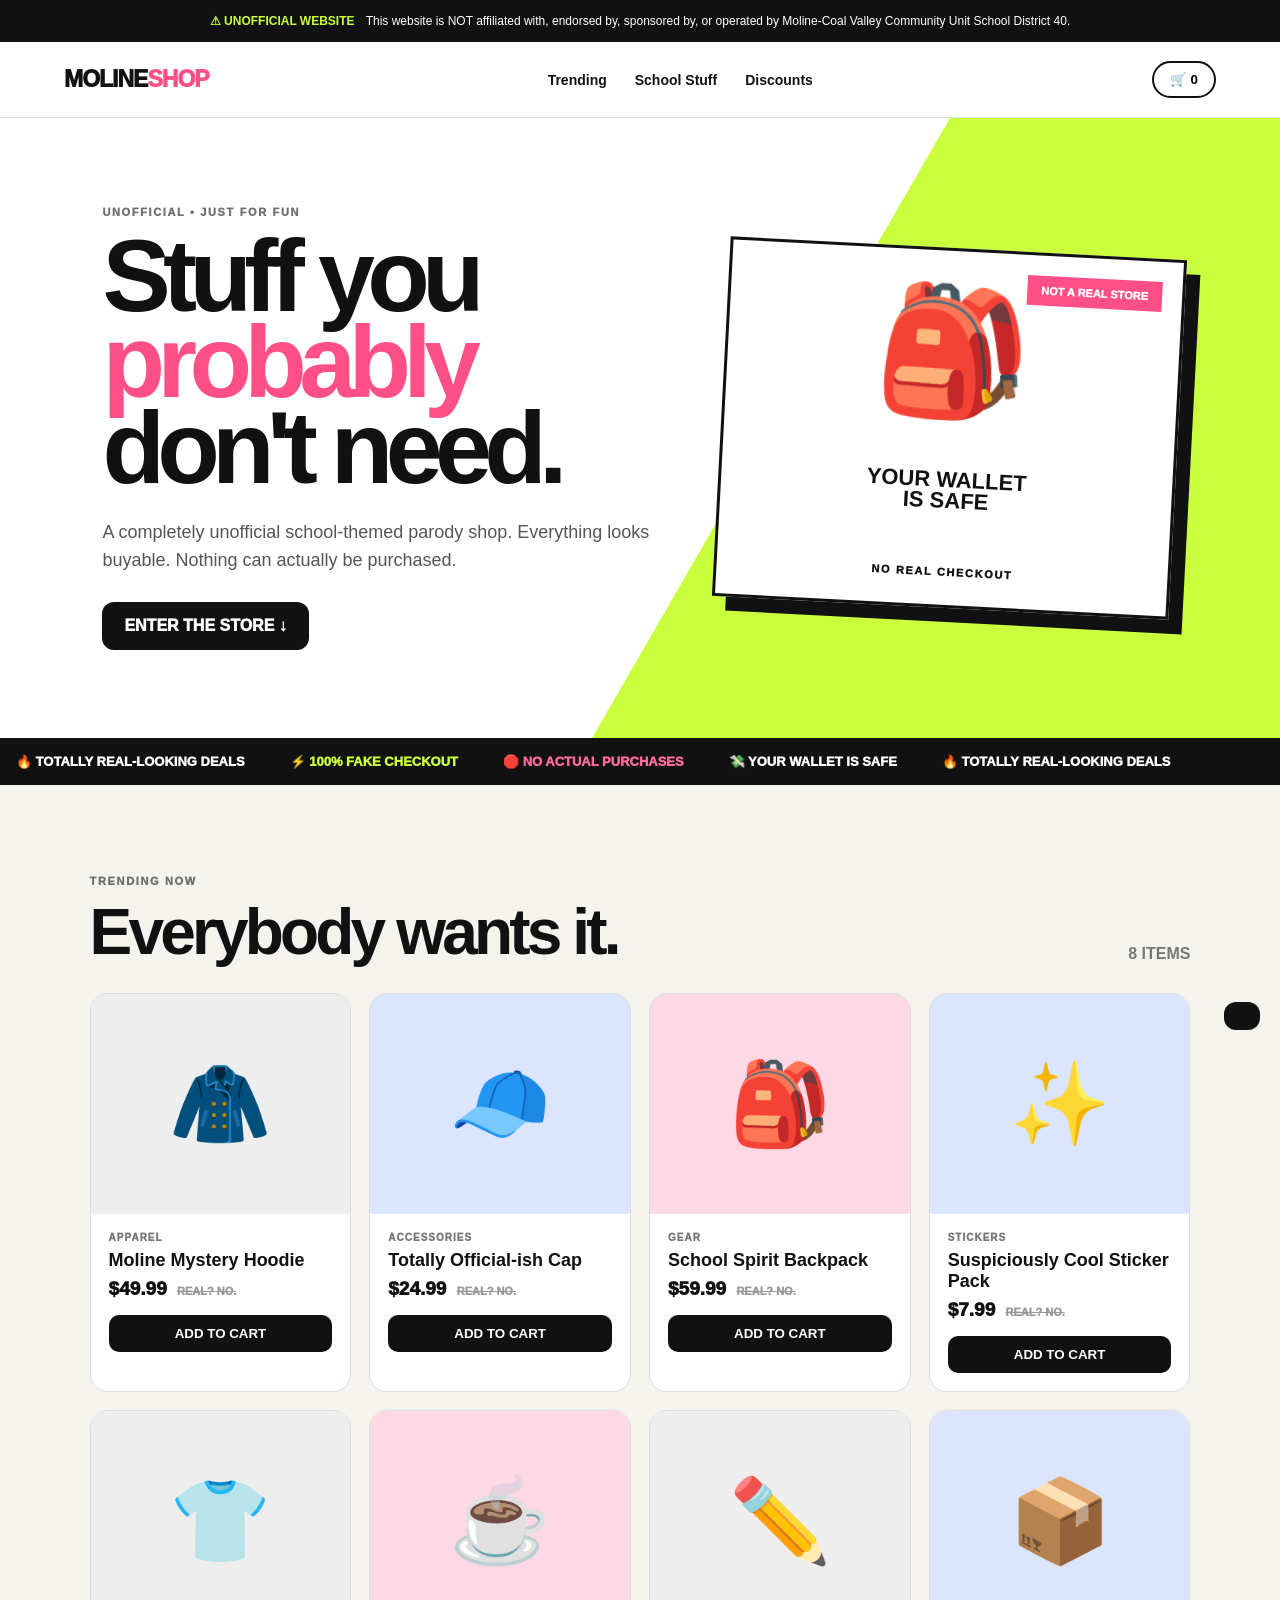
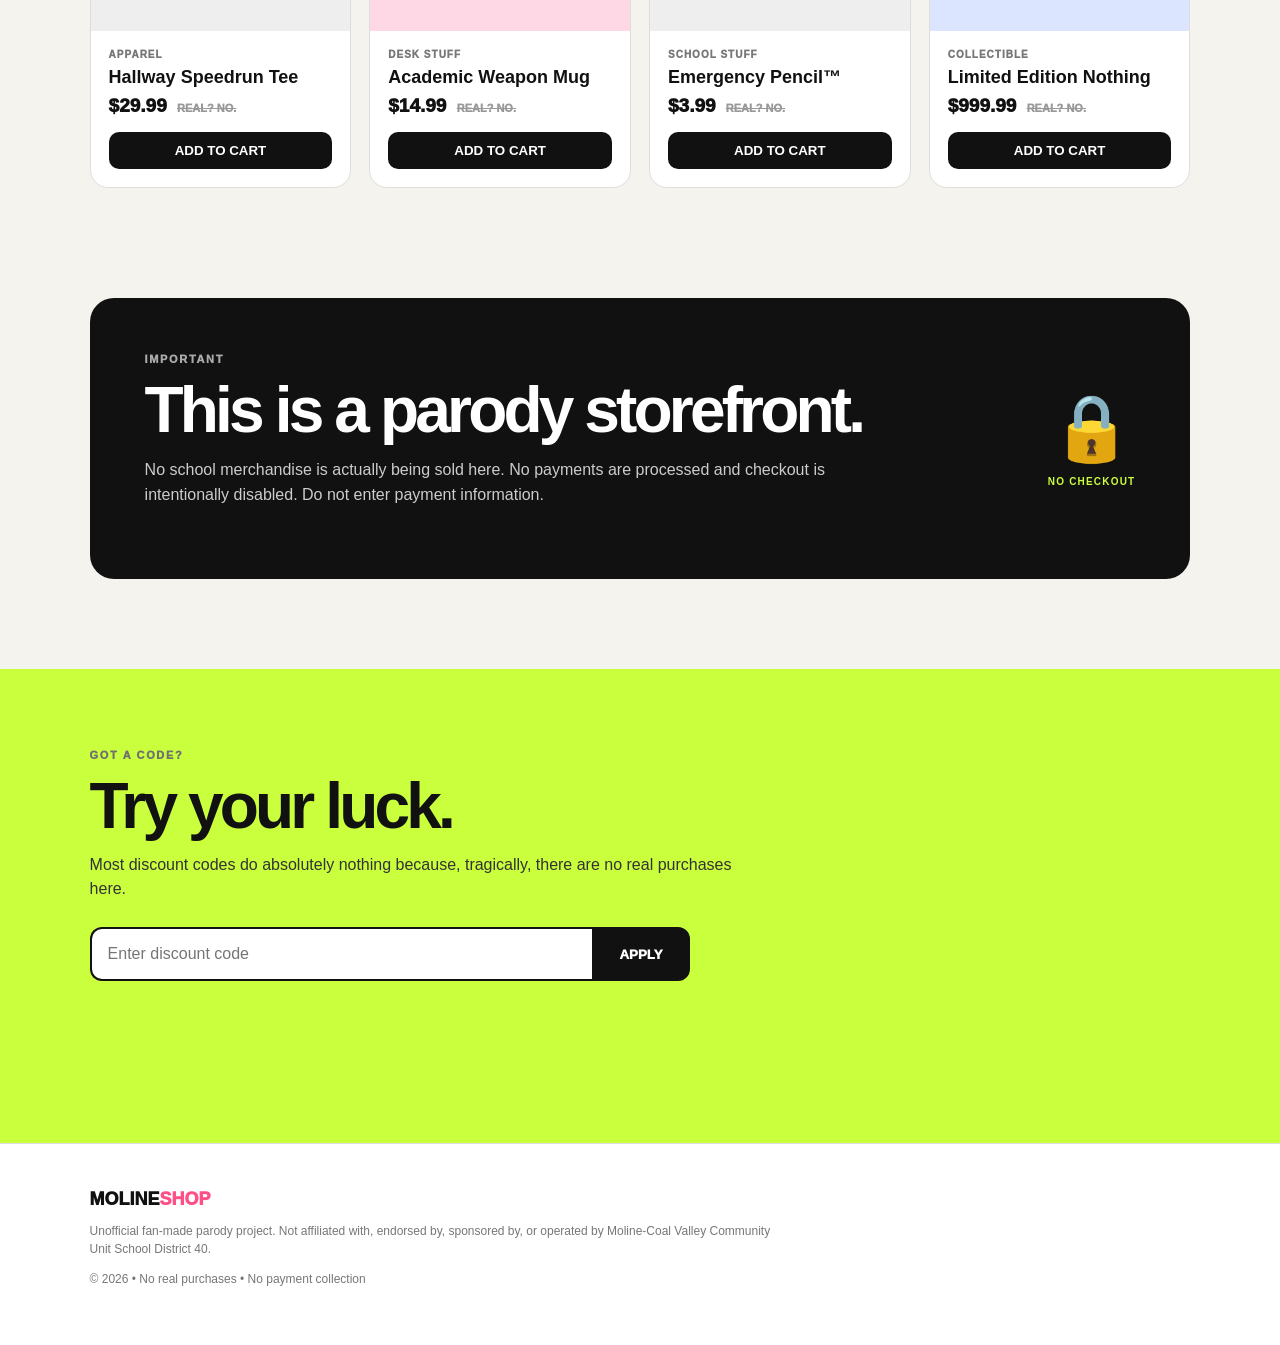
==== commit 667e7959: "Update index.html" ====
--- a/index.html
+++ b/index.html
@@ -1,843 +1,185 @@
 <!DOCTYPE html>
 <html lang="en">
-
 <head>
-
   <meta charset="UTF-8">
-
-  <meta
-    name="viewport"
-    content="width=device-width, initial-scale=1.0"
-  >
-
-  <title>Game Library</title>
-
-  <style>
-
-    * {
-      box-sizing: border-box;
-    }
-
-    html,
-    body {
-      margin: 0;
-      width: 100%;
-      height: 100%;
-      overflow: hidden;
-      font-family: Arial, sans-serif;
-      background: #07111f;
-      color: white;
-    }
-
-    body {
-      display: flex;
-      flex-direction: column;
-    }
-
-    .topbar {
-      height: 68px;
-      flex-shrink: 0;
-
-      display: flex;
-      align-items: center;
-      gap: 14px;
-
-      padding: 12px 18px;
-
-      background: rgba(8, 18, 32, .9);
-      backdrop-filter: blur(18px);
-
-      border-bottom:
-        1px solid rgba(255,255,255,.1);
-    }
-
-    .title {
-      font-size: 21px;
-      font-weight: 700;
-      white-space: nowrap;
-    }
-
-    #search {
-      flex: 1;
-      max-width: 500px;
-      margin-left: auto;
-
-      padding: 11px 15px;
-
-      border-radius: 12px;
-      border:
-        1px solid rgba(255,255,255,.12);
-
-      outline: none;
-
-      background:
-        rgba(255,255,255,.06);
-
-      color: white;
-    }
-
-    #search::placeholder {
-      color:
-        rgba(255,255,255,.4);
-    }
-
-    .status {
-      font-size: 12px;
-      color:
-        rgba(255,255,255,.5);
-
-      white-space: nowrap;
-    }
-
-    .layout {
-      flex: 1;
-      min-height: 0;
-
-      display: flex;
-    }
-
-    .sidebar {
-      width: 300px;
-      flex-shrink: 0;
-
-      overflow-y: auto;
-
-      padding: 18px;
-
-      background:
-        rgba(4,12,24,.92);
-
-      border-right:
-        1px solid rgba(255,255,255,.08);
-    }
-
-    .sidebar h2 {
-      margin: 0 0 14px;
-
-      font-size: 13px;
-
-      color:
-        rgba(255,255,255,.45);
-
-      text-transform: uppercase;
-
-      letter-spacing: 1px;
-    }
-
-    .games {
-      display: flex;
-      flex-direction: column;
-      gap: 8px;
-    }
-
-    .game {
-      width: 100%;
-
-      padding: 13px 14px;
-
-      border:
-        1px solid transparent;
-
-      border-radius: 11px;
-
-      background:
-        rgba(255,255,255,.045);
-
-      color: white;
-
-      cursor: pointer;
-
-      text-align: left;
-
-      transition:
-        background .15s,
-        transform .15s,
-        border .15s;
-    }
-
-    .game:hover {
-      background:
-        rgba(255,255,255,.09);
-
-      transform:
-        translateX(2px);
-    }
-
-    .game.active {
-      background:
-        rgba(70,130,220,.18);
-
-      border-color:
-        rgba(100,170,255,.35);
-    }
-
-    .game-name {
-      font-size: 14px;
-      font-weight: 600;
-    }
-
-    .game-file {
-      margin-top: 4px;
-
-      font-size: 11px;
-
-      color:
-        rgba(255,255,255,.35);
-    }
-
-    .content {
-      position: relative;
-
-      flex: 1;
-
-      min-width: 0;
-      min-height: 0;
-
-      background: #000;
-    }
-
-    #gameFrame {
-      display: none;
-
-      width: 100%;
-      height: 100%;
-
-      border: 0;
-
-      background: white;
-    }
-
-    .welcome {
-      position: absolute;
-
-      inset: 0;
-
-      display: flex;
-
-      justify-content: center;
-      align-items: center;
-
-      flex-direction: column;
-
-      text-align: center;
-
-      color:
-        rgba(255,255,255,.5);
-    }
-
-    .welcome h1 {
-      margin: 0 0 8px;
-
-      color: white;
-    }
-
-    .loading {
-      position: absolute;
-
-      inset: 0;
-
-      z-index: 5;
-
-      display: none;
-
-      justify-content: center;
-      align-items: center;
-
-      background: #000;
-    }
-
-    .loading.show {
-      display: flex;
-    }
-
-    .spinner {
-      width: 36px;
-      height: 36px;
-
-      margin: 0 auto 14px;
-
-      border:
-        3px solid rgba(255,255,255,.15);
-
-      border-top-color: white;
-
-      border-radius: 50%;
-
-      animation:
-        spin .8s linear infinite;
-    }
-
-    @keyframes spin {
-
-      to {
-        transform: rotate(360deg);
-      }
-
-    }
-
-    .error {
-      margin-top: 14px;
-
-      padding: 12px;
-
-      border-radius: 10px;
-
-      background:
-        rgba(255,60,60,.1);
-
-      border:
-        1px solid rgba(255,80,80,.25);
-
-      color: #ffaaaa;
-
-      font-size: 12px;
-
-      line-height: 1.4;
-    }
-
-    @media(max-width:700px) {
-
-      .sidebar {
-        width: 220px;
-      }
-
-      .title {
-        display: none;
-      }
-
-      .status {
-        display: none;
-      }
-
-    }
-
-  </style>
-
+  <meta name="viewport" content="width=device-width, initial-scale=1.0">
+  <title>Moline Schools Shop • Unofficial</title>
+  <link rel="stylesheet" href="styles.css">
 </head>
 
 <body>
 
-  <header class="topbar">
+  <div class="official-warning">
+    <strong>⚠ UNOFFICIAL WEBSITE</strong>
+    <span>
+      This website is NOT affiliated with, endorsed by, sponsored by, or operated by
+      Moline-Coal Valley Community Unit School District 40.
+    </span>
+  </div>
 
-    <div class="title">
-      Game Library
+  <header class="navbar">
+    <a href="#" class="logo">
+      MOLINE<span>SHOP</span>
+    </a>
+
+    <nav>
+      <a href="#trending">Trending</a>
+      <a href="#school">School Stuff</a>
+      <a href="#discounts">Discounts</a>
+    </nav>
+
+    <button class="cart-button" onclick="showCart()">
+      🛒 <span id="cartCount">0</span>
+    </button>
+  </header>
+
+  <main>
+
+    <section class="hero">
+
+      <div class="hero-content">
+        <p class="eyebrow">UNOFFICIAL • JUST FOR FUN</p>
+
+        <h1>
+          Stuff you<br>
+          <span>probably</span><br>
+          don't need.
+        </h1>
+
+        <p class="hero-description">
+          A completely unofficial school-themed parody shop.
+          Everything looks buyable. Nothing can actually be purchased.
+        </p>
+
+        <a href="#trending" class="hero-button">
+          ENTER THE STORE ↓
+        </a>
+      </div>
+
+      <div class="hero-card">
+        <div class="fake-badge">
+          NOT A REAL STORE
+        </div>
+
+        <div class="hero-emoji">
+          🎒
+        </div>
+
+        <h3>
+          YOUR WALLET<br>
+          IS SAFE
+        </h3>
+
+        <p>
+          NO REAL CHECKOUT
+        </p>
+      </div>
+
+    </section>
+
+    <div class="ticker">
+      <span>🔥 TOTALLY REAL-LOOKING DEALS</span>
+      <span>⚡ 100% FAKE CHECKOUT</span>
+      <span>🛑 NO ACTUAL PURCHASES</span>
+      <span>💸 YOUR WALLET IS SAFE</span>
+      <span>🔥 TOTALLY REAL-LOOKING DEALS</span>
     </div>
 
-    <input
-      id="search"
-      type="text"
-      placeholder="Search games..."
-      autocomplete="off"
-    >
+    <section id="trending" class="products-section">
 
-    <div
-      id="status"
-      class="status"
-    >
-      Scanning...
-    </div>
+      <div class="section-header">
+        <div>
+          <p class="eyebrow">TRENDING NOW</p>
+          <h2>Everybody wants it.</h2>
+        </div>
 
-  </header>
+        <span class="item-count">
+          8 ITEMS
+        </span>
+      </div>
 
+      <div id="products" class="product-grid"></div>
 
-  <div class="layout">
+    </section>
 
-    <aside class="sidebar">
+    <section id="school" class="warning-section">
 
-      <h2>Games</h2>
+      <div>
+        <p class="eyebrow">IMPORTANT</p>
 
-      <div
-        id="games"
-        class="games"
-      ></div>
-
-      <div id="error"></div>
-
-    </aside>
-
-
-    <main class="content">
-
-      <div
-        id="welcome"
-        class="welcome"
-      >
-
-        <h1>Select a game</h1>
+        <h2>
+          This is a parody storefront.
+        </h2>
 
         <p>
-          Select a game from the library.
+          No school merchandise is actually being sold here.
+          No payments are processed and checkout is intentionally disabled.
+          Do not enter payment information.
         </p>
+      </div>
+
+      <div class="lock-icon">
+        🔒
+        <small>NO CHECKOUT</small>
+      </div>
+
+    </section>
+
+    <section id="discounts" class="discount-section">
+
+      <p class="eyebrow">GOT A CODE?</p>
+
+      <h2>
+        Try your luck.
+      </h2>
+
+      <p>
+        Most discount codes do absolutely nothing because, tragically,
+        there are no real purchases here.
+      </p>
+
+      <div class="discount-box">
+
+        <input
+          id="discountInput"
+          type="text"
+          placeholder="Enter discount code"
+          autocomplete="off"
+        >
+
+        <button onclick="redeemCode()">
+          APPLY
+        </button>
 
       </div>
 
+      <p id="codeMessage" class="code-message"></p>
 
-      <div
-        id="loading"
-        class="loading"
-      >
+    </section>
 
-        <div>
+  </main>
 
-          <div class="spinner"></div>
+  <footer>
 
-          <div>
-            Loading game...
-          </div>
+    <div class="footer-logo">
+      MOLINE<span>SHOP</span>
+    </div>
 
-        </div>
+    <p>
+      Unofficial fan-made parody project.
+      Not affiliated with, endorsed by, sponsored by, or operated by
+      Moline-Coal Valley Community Unit School District 40.
+    </p>
 
-      </div>
+    <p>
+      © 2026 • No real purchases • No payment collection
+    </p>
 
+  </footer>
 
-      <iframe
-        id="gameFrame"
-        title="Game"
-        allow="fullscreen; autoplay; gamepad"
-        allowfullscreen
-      ></iframe>
+  <div id="toast" class="toast"></div>
 
-    </main>
-
-  </div>
-
-
-  <script>
-
-    const METADATA_URL =
-      "https://archive.org/metadata/ugsfiles";
-
-    const API_URL =
-      "/api/game?file=";
-
-
-    const gamesElement =
-      document.getElementById("games");
-
-    const searchElement =
-      document.getElementById("search");
-
-    const statusElement =
-      document.getElementById("status");
-
-    const errorElement =
-      document.getElementById("error");
-
-    const frame =
-      document.getElementById("gameFrame");
-
-    const welcome =
-      document.getElementById("welcome");
-
-    const loading =
-      document.getElementById("loading");
-
-
-    let games = [];
-
-    let selectedGame = null;
-
-
-    function getDisplayName(filename) {
-
-      let name = filename;
-
-
-      /*
-       * Remove "cl" ONLY from the displayed name.
-       *
-       * cl430.html
-       * becomes
-       * 430
-       */
-
-      if (
-        name
-          .toLowerCase()
-          .startsWith("cl")
-      ) {
-
-        name =
-          name.substring(2);
-
-      }
-
-
-      /*
-       * Remove .html.
-       */
-
-      if (
-        name
-          .toLowerCase()
-          .endsWith(".html")
-      ) {
-
-        name =
-          name.substring(
-            0,
-            name.length - 5
-          );
-
-      }
-
-
-      return name
-        .replace(/[_-]+/g, " ")
-        .replace(/\s+/g, " ")
-        .trim();
-
-    }
-
-
-    function escapeHTML(value) {
-
-      return String(value)
-        .replaceAll("&", "&amp;")
-        .replaceAll("<", "&lt;")
-        .replaceAll(">", "&gt;")
-        .replaceAll('"', "&quot;")
-        .replaceAll("'", "&#039;");
-
-    }
-
-
-    async function scanGames() {
-
-      try {
-
-        statusElement.textContent =
-          "Scanning Archive.org...";
-
-
-        const response =
-          await fetch(
-            METADATA_URL,
-            {
-              cache: "no-store"
-            }
-          );
-
-
-        if (!response.ok) {
-
-          throw new Error(
-            "Archive.org returned HTTP " +
-            response.status
-          );
-
-        }
-
-
-        const metadata =
-          await response.json();
-
-
-        games =
-          metadata.files
-
-            .map(file => file.name)
-
-            .filter(filename =>
-              filename
-                .toLowerCase()
-                .endsWith(".html")
-            )
-
-            .map(filename => ({
-
-              filename,
-
-              name:
-                getDisplayName(filename)
-
-            }))
-
-            .sort((a, b) =>
-              a.name.localeCompare(
-                b.name,
-                undefined,
-                {
-                  numeric: true,
-                  sensitivity: "base"
-                }
-              )
-            );
-
-
-        renderGames();
-
-
-        statusElement.textContent =
-          games.length +
-          " games found";
-
-
-      } catch (error) {
-
-        console.error(error);
-
-        statusElement.textContent =
-          "Scan failed";
-
-
-        errorElement.innerHTML =
-          `<div class="error">
-            ${escapeHTML(
-              error.message
-            )}
-          </div>`;
-
-      }
-
-    }
-
-
-    function renderGames(
-      filter = ""
-    ) {
-
-      gamesElement.innerHTML = "";
-
-
-      const query =
-        filter
-          .toLowerCase()
-          .trim();
-
-
-      const visibleGames =
-        games.filter(game =>
-
-          game.name
-            .toLowerCase()
-            .includes(query)
-
-          ||
-
-          game.filename
-            .toLowerCase()
-            .includes(query)
-
-        );
-
-
-      for (
-        const game of visibleGames
-      ) {
-
-        const button =
-          document.createElement(
-            "button"
-          );
-
-
-        button.className =
-          "game";
-
-
-        if (
-          selectedGame &&
-          selectedGame.filename ===
-          game.filename
-        ) {
-
-          button.classList.add(
-            "active"
-          );
-
-        }
-
-
-        button.innerHTML = `
-
-          <div class="game-name">
-            ${escapeHTML(
-              game.name
-            )}
-          </div>
-
-          <div class="game-file">
-            ${escapeHTML(
-              game.filename
-            )}
-          </div>
-
-        `;
-
-
-        button.onclick = () =>
-          launchGame(game);
-
-
-        gamesElement.appendChild(
-          button
-        );
-
-      }
-
-
-      if (
-        visibleGames.length === 0
-      ) {
-
-        gamesElement.innerHTML =
-          `<div style="
-            color:rgba(255,255,255,.4);
-            padding:10px;
-          ">
-            No games found.
-          </div>`;
-
-      }
-
-    }
-
-
-    async function launchGame(game) {
-
-      selectedGame = game;
-
-      renderGames(
-        searchElement.value
-      );
-
-
-      welcome.style.display =
-        "none";
-
-      frame.style.display =
-        "none";
-
-      loading.classList.add(
-        "show"
-      );
-
-
-      errorElement.innerHTML =
-        "";
-
-
-      try {
-
-        /*
-         * This is the important part.
-         *
-         * Instead of:
-         *
-         * iframe.src =
-         * ArchiveURL
-         *
-         * we request the HTML through
-         * our server-side API.
-         */
-
-        const response =
-          await fetch(
-            API_URL +
-            encodeURIComponent(
-              game.filename
-            )
-          );
-
-
-        if (!response.ok) {
-
-          const data =
-            await response
-              .json()
-              .catch(() => null);
-
-
-          throw new Error(
-            data?.error ||
-            "Server returned HTTP " +
-            response.status
-          );
-
-        }
-
-
-        /*
-         * Get the returned HTML.
-         */
-
-        const html =
-          await response.text();
-
-
-        /*
-         * Use srcdoc.
-         *
-         * This makes the browser interpret
-         * the response as an HTML document,
-         * rather than showing the source.
-         */
-
-        frame.srcdoc = html;
-
-
-        frame.onload = () => {
-
-          loading.classList.remove(
-            "show"
-          );
-
-          frame.style.display =
-            "block";
-
-        };
-
-
-      } catch (error) {
-
-        console.error(
-          "Game error:",
-          error
-        );
-
-
-        loading.classList.remove(
-          "show"
-        );
-
-
-        errorElement.innerHTML =
-          `<div class="error">
-
-            <strong>
-              Game failed to load
-            </strong>
-
-            <br><br>
-
-            ${escapeHTML(
-              error.message
-            )}
-
-          </div>`;
-
-      }
-
-    }
-
-
-    searchElement.addEventListener(
-      "input",
-      () => {
-
-        renderGames(
-          searchElement.value
-        );
-
-      }
-    );
-
-
-    scanGames();
-
-  </script>
+  <script src="script.js"></script>
 
 </body>
-
 </html>
--- a/styles.css
+++ b/styles.css
@@ -0,0 +1,563 @@
+:root {
+  --black: #111111;
+  --white: #ffffff;
+  --paper: #f5f3ee;
+  --gray: #707070;
+  --pink: #ff4f87;
+  --lime: #caff3d;
+  --blue: #536dff;
+}
+
+* {
+  box-sizing: border-box;
+}
+
+html {
+  scroll-behavior: smooth;
+}
+
+body {
+  margin: 0;
+  background: var(--paper);
+  color: var(--black);
+  font-family:
+    Inter,
+    Arial,
+    Helvetica,
+    sans-serif;
+}
+
+.official-warning {
+  background: #111;
+  color: white;
+  padding: 12px 20px;
+  text-align: center;
+  font-size: 12px;
+  line-height: 1.5;
+}
+
+.official-warning strong {
+  color: var(--lime);
+  margin-right: 8px;
+}
+
+.navbar {
+  height: 76px;
+  padding: 0 5vw;
+  background: white;
+  border-bottom: 1px solid #ddd;
+
+  display: flex;
+  align-items: center;
+  justify-content: space-between;
+
+  position: sticky;
+  top: 0;
+  z-index: 50;
+}
+
+.logo {
+  color: #111;
+  text-decoration: none;
+  font-size: 23px;
+  font-weight: 1000;
+  letter-spacing: -1px;
+}
+
+.logo span {
+  color: var(--pink);
+}
+
+.navbar nav {
+  display: flex;
+  gap: 28px;
+}
+
+.navbar nav a {
+  color: #111;
+  text-decoration: none;
+  font-size: 14px;
+  font-weight: 800;
+}
+
+.cart-button {
+  border: 2px solid #111;
+  background: white;
+  border-radius: 999px;
+  padding: 9px 16px;
+  cursor: pointer;
+  font-weight: 900;
+}
+
+.hero {
+  min-height: 620px;
+
+  padding: 80px 8vw;
+
+  display: grid;
+  grid-template-columns: 1.1fr 0.9fr;
+  gap: 60px;
+  align-items: center;
+
+  background:
+    linear-gradient(
+      120deg,
+      #fff 0%,
+      #fff 58%,
+      var(--lime) 58%,
+      var(--lime) 100%
+    );
+}
+
+.eyebrow {
+  margin: 0 0 15px;
+
+  font-size: 11px;
+  font-weight: 1000;
+  letter-spacing: .15em;
+
+  color: var(--gray);
+}
+
+.hero h1 {
+  margin: 0;
+
+  font-size: clamp(55px, 8vw, 105px);
+  line-height: .84;
+  letter-spacing: -.075em;
+}
+
+.hero h1 span {
+  color: var(--pink);
+}
+
+.hero-description {
+  max-width: 550px;
+
+  margin: 28px 0;
+
+  color: #555;
+
+  font-size: 18px;
+  line-height: 1.55;
+}
+
+.hero-button {
+  display: inline-block;
+
+  padding: 15px 22px;
+
+  border-radius: 12px;
+
+  background: #111;
+  color: white;
+
+  text-decoration: none;
+
+  font-weight: 950;
+}
+
+.hero-card {
+  min-height: 360px;
+
+  background: white;
+
+  border: 3px solid #111;
+
+  box-shadow: 14px 14px 0 #111;
+
+  display: grid;
+  place-items: center;
+
+  text-align: center;
+
+  position: relative;
+
+  transform: rotate(3deg);
+}
+
+.fake-badge {
+  position: absolute;
+  top: 20px;
+  right: 20px;
+
+  padding: 9px 14px;
+
+  background: var(--pink);
+  color: white;
+
+  font-size: 11px;
+  font-weight: 1000;
+}
+
+.hero-emoji {
+  font-size: 125px;
+}
+
+.hero-card h3 {
+  margin: -10px 0 0;
+
+  font-size: 22px;
+  line-height: .95;
+}
+
+.hero-card p {
+  margin: 0;
+
+  font-size: 11px;
+  font-weight: 1000;
+  letter-spacing: .15em;
+}
+
+.ticker {
+  padding: 16px;
+
+  display: flex;
+  gap: 45px;
+
+  overflow: hidden;
+  white-space: nowrap;
+
+  background: #111;
+  color: white;
+
+  font-size: 13px;
+  font-weight: 950;
+}
+
+.ticker span:nth-child(2) {
+  color: var(--lime);
+}
+
+.ticker span:nth-child(3) {
+  color: #ff6b9d;
+}
+
+.products-section {
+  padding: 90px 7vw;
+}
+
+.section-header {
+  display: flex;
+  justify-content: space-between;
+  align-items: end;
+
+  margin-bottom: 30px;
+}
+
+.section-header h2,
+.warning-section h2,
+.discount-section h2 {
+  margin: 0;
+
+  font-size: clamp(38px, 5vw, 65px);
+  line-height: .95;
+  letter-spacing: -.06em;
+}
+
+.item-count {
+  color: #777;
+  font-weight: 800;
+}
+
+.product-grid {
+  display: grid;
+  grid-template-columns: repeat(4, 1fr);
+  gap: 18px;
+}
+
+.product {
+  overflow: hidden;
+
+  background: white;
+
+  border: 1px solid #ddd;
+  border-radius: 18px;
+
+  transition:
+    transform .18s ease,
+    box-shadow .18s ease;
+}
+
+.product:hover {
+  transform: translateY(-7px) rotate(-.5deg);
+  box-shadow: 0 16px 30px #0002;
+}
+
+.product-art {
+  height: 220px;
+
+  display: grid;
+  place-items: center;
+
+  font-size: 82px;
+
+  background: #eee;
+}
+
+.product:nth-child(2n) .product-art {
+  background: #dce5ff;
+}
+
+.product:nth-child(3n) .product-art {
+  background: #ffd8e6;
+}
+
+.product-info {
+  padding: 18px;
+}
+
+.product-tag {
+  font-size: 10px;
+  font-weight: 950;
+  letter-spacing: .1em;
+  color: #777;
+}
+
+.product h3 {
+  margin: 7px 0;
+
+  font-size: 18px;
+}
+
+.product-price {
+  font-size: 19px;
+  font-weight: 950;
+}
+
+.fake-price {
+  margin-left: 5px;
+
+  color: #999;
+
+  font-size: 11px;
+  text-decoration: line-through;
+}
+
+.add-button {
+  width: 100%;
+
+  margin-top: 15px;
+  padding: 11px;
+
+  border: 0;
+  border-radius: 10px;
+
+  background: #111;
+  color: white;
+
+  font-weight: 900;
+
+  cursor: pointer;
+}
+
+.warning-section {
+  margin: 20px 7vw 90px;
+  padding: 55px;
+
+  display: flex;
+  justify-content: space-between;
+  align-items: center;
+  gap: 40px;
+
+  border-radius: 24px;
+
+  background: #111;
+  color: white;
+}
+
+.warning-section .eyebrow {
+  color: #aaa;
+}
+
+.warning-section p:not(.eyebrow) {
+  max-width: 700px;
+
+  color: #ccc;
+
+  line-height: 1.6;
+}
+
+.lock-icon {
+  text-align: center;
+  font-size: 65px;
+}
+
+.lock-icon small {
+  display: block;
+
+  margin-top: 10px;
+
+  color: var(--lime);
+
+  font-size: 10px;
+  font-weight: 900;
+  letter-spacing: .12em;
+}
+
+.discount-section {
+  padding: 80px 7vw 110px;
+
+  background: var(--lime);
+}
+
+.discount-section > p:not(.eyebrow) {
+  max-width: 650px;
+
+  color: #333;
+
+  line-height: 1.55;
+}
+
+.discount-box {
+  max-width: 600px;
+
+  display: flex;
+
+  margin-top: 25px;
+}
+
+.discount-box input {
+  flex: 1;
+
+  min-width: 0;
+
+  padding: 16px;
+
+  border: 2px solid #111;
+  border-right: 0;
+
+  border-radius: 12px 0 0 12px;
+
+  font-size: 16px;
+
+  outline: none;
+}
+
+.discount-box button {
+  padding: 0 25px;
+
+  border: 2px solid #111;
+  border-radius: 0 12px 12px 0;
+
+  background: #111;
+  color: white;
+
+  font-weight: 950;
+
+  cursor: pointer;
+}
+
+.code-message {
+  min-height: 20px;
+
+  font-weight: 900;
+}
+
+footer {
+  padding: 45px 7vw;
+
+  background: white;
+
+  border-top: 1px solid #ddd;
+
+  color: #777;
+
+  font-size: 12px;
+}
+
+.footer-logo {
+  color: #111;
+
+  font-size: 18px;
+  font-weight: 1000;
+}
+
+.footer-logo span {
+  color: var(--pink);
+}
+
+footer p {
+  max-width: 700px;
+  line-height: 1.5;
+}
+
+.toast {
+  position: fixed;
+
+  right: 20px;
+  bottom: 20px;
+
+  max-width: 350px;
+
+  padding: 14px 18px;
+
+  background: #111;
+  color: white;
+
+  border-radius: 12px;
+
+  font-weight: 800;
+
+  transform: translateY(150px);
+
+  transition: .25s;
+
+  z-index: 100;
+}
+
+.toast.show {
+  transform: translateY(0);
+}
+
+@media (max-width: 850px) {
+
+  .navbar nav {
+    display: none;
+  }
+
+  .hero {
+    grid-template-columns: 1fr;
+
+    padding: 60px 7vw;
+
+    background: white;
+  }
+
+  .hero-card {
+    margin: 20px 10px;
+  }
+
+  .product-grid {
+    grid-template-columns: repeat(2, 1fr);
+  }
+
+  .warning-section {
+    flex-direction: column;
+    align-items: flex-start;
+  }
+}
+
+@media (max-width: 520px) {
+
+  .product-grid {
+    grid-template-columns: 1fr;
+  }
+
+  .product-art {
+    height: 180px;
+  }
+
+  .products-section {
+    padding: 65px 5vw;
+  }
+
+  .warning-section {
+    margin-left: 5vw;
+    margin-right: 5vw;
+  }
+
+  .official-warning {
+    font-size: 10px;
+  }
+}
